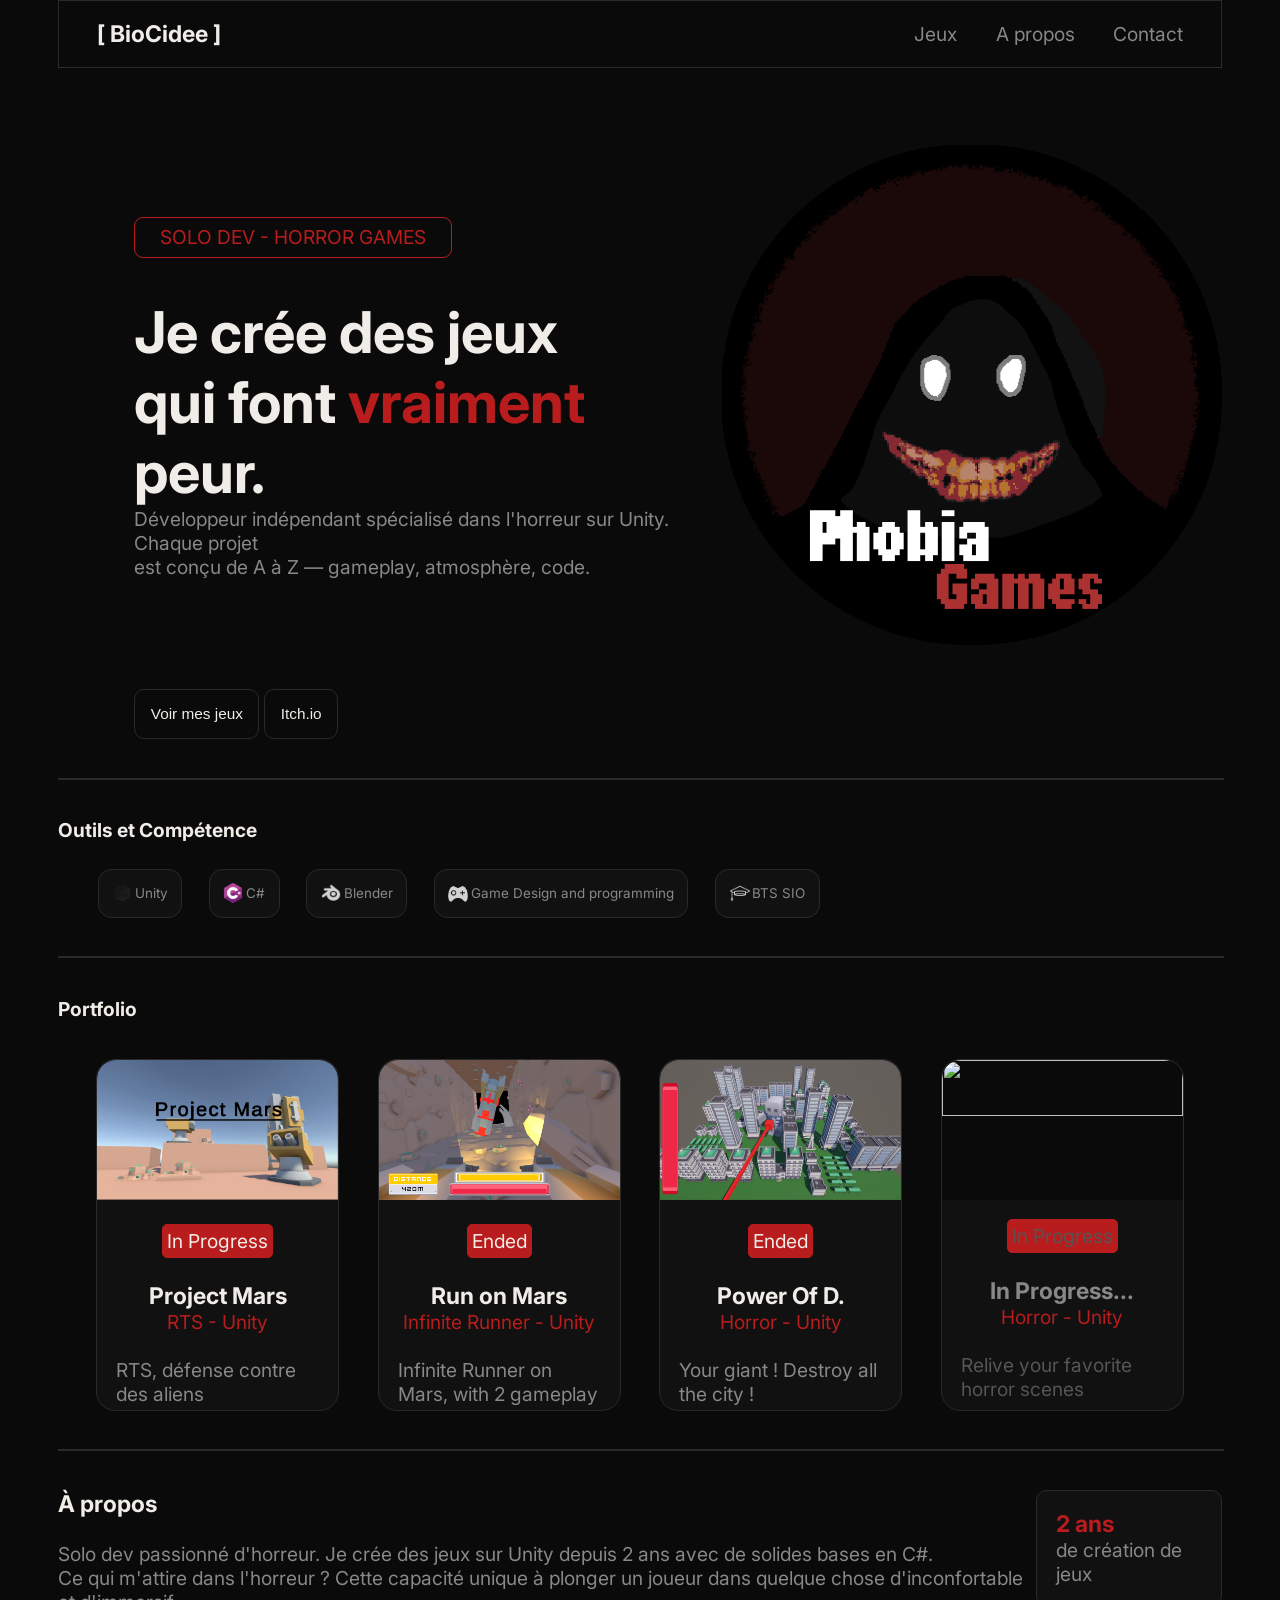
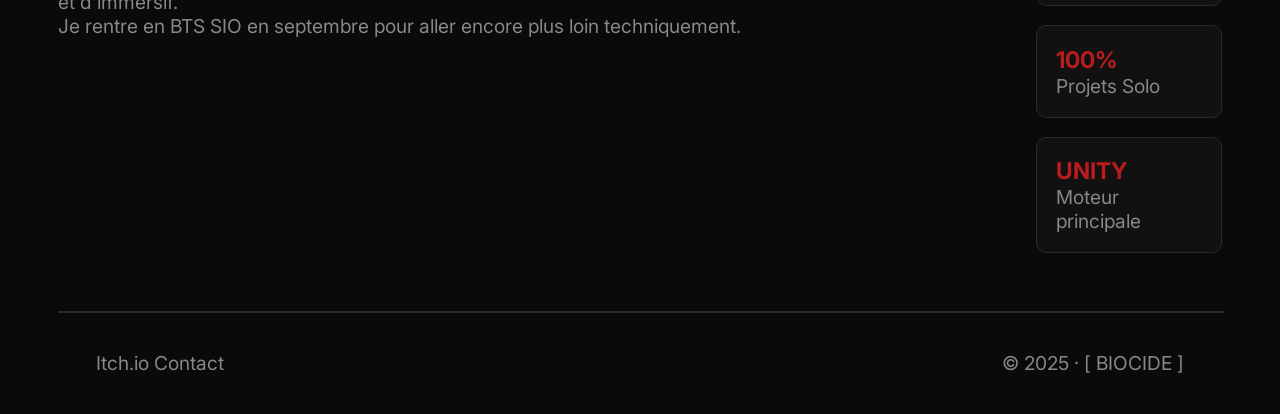
==== index.html @ bc6100d8 "Responsive Design + Debug - Add global padding - Competence Responsive - Debug JS acces by index" ====
<!DOCTYPE html>
<html lang="fr">
  <head>
    <meta charset="utf-8" />
    <meta name="viewport" content="width=device-width, initial-scale=1.0">

    <meta name="description" content="Portfolio et vrais présentation de moi ! Venez découvrir mon unnivers, mes passions, mon parcour et tout le reste !"/>
    <meta content="BioCidee.fr" property="og:title"/>
    <meta property="og:type" content="website"/>

    <link href="css/header.css" rel="stylesheet" />
    <link href="css/index-style.css" rel="stylesheet">
    <link rel="icon" type="image/png" href="image/AtjUrY.png">

    <link href="https://fonts.googleapis.com/css2?family=Creepster&family=Inter:wght@400;500&display=swap" rel="stylesheet">
    <title>Acceuil - BioCidee</title>
  </head>
  <body>
    <header>
      <nav>
        <h3>[ BioCidee ]</h3>
          <ol>
            <li class="button"><a href="#portfolio">Jeux</a></li>
            <li class="button"><a href="#apropos">A propos</a></li>
            <li class="button"><a href="html/contact.html">Contact</a></li>
          </ol>
      </nav>
    </header>
    <main>
      <section class="presentation">
        <div class="presentation-all">
            <div class="presentation-left">
            <p class="presentation-top-red">
              SOLO DEV - HORROR GAMES
            </p>
            <h1>
              Je crée des jeux<br>
              qui font <span>vraiment</span> peur.
            </h1>
            <p>
              Développeur indépendant spécialisé dans l'horreur sur Unity. Chaque projet<br>
              est conçu de A à Z — gameplay, atmosphère, code.
            </p>
          </div>
          <div class="presentation-photo">
            <img src="image/AtjUrY.png" width="500px" height="500px">
          </div>

        </div>
        
        <div class="presentation-button">
          <button id="SeeGames">Voir mes jeux</button>
          <button>Itch.io</button>
        </div>
      </section>

      <div class="line"></div>

      <section class="competence">
        <h4>Outils et Compétence</h4>
        <div class="competence-icon">
          <ul>
            <li><img src="image/icons8-unity-48.png">Unity</li>
            <li><img src="image/c-sharp.png">C#</li>
            <li><img src="image/icons8-blender-50.png">Blender</li>
            <li><img src="image/icons8-game-controller-64.png">Game Design and programming</li>
            <li><img src="image/icons8-student-50.png">BTS SIO</li>
          </ul>
        </div>
      </section>

      <div class="line"></div>

      <section class="portfolio" id="portfolio">
        <h4>Portfolio</h4>
        <article class="myProject">
          <div class="ProjectMars card">
            <img src="image/ProjectMars.png" width="100%" height="40%">
            <div class="cardInside">
              <p class="card-GameStatus">In Progress</p><br>
              <h3>Project Mars</h3>
              <span>RTS - Unity</span>
              <p><br>RTS, défense contre des aliens</p>
               <button class="buttonDiscover"
                data-title="Project Mars" 
                data-description="Projet de jeu, vous avez demvant vous un petit monde créer procéduralement, ou vous devez placer votre vaisseau et vos mines afin
                                  de récupérer des ressources qui vous permettrons de poser des défenses contre des vaisseaux aliens vous en veulent !"
                data-image="image/ProjectMars.png"
                data-link="https://biocidee.itch.io/project-mars">
                Découvrir</button>
            </div>
          </div>
          <div class="RunMars card">
            <img src="image/MarsRun.png" width="100%" height="40%">
            <div class="cardInside">
              <p class="card-GameStatus">Ended</p><br>
              <h3>Run on Mars</h3>
              <span>Infinite Runner - Unity</span>
              <p><br>Infinite Runner on Mars, with 2 gameplay</p>
               <button class="buttonDiscover"
               data-title="Mars Run" 
               data-description="Petit infinite runner créer en 2 semaines pour une rendu de projet ! Animation et gameplay fais main ! Les assets viennent de 
                                 Kenney ! Vous courez sur mars pour échaper au Alien ! Le jeu prossède 2 gameplay propre ! Une partis en tps et une en fps !"
               data-image="image/MarsRun.png"
               data-link="https://biocidee.itch.io/mars-run">
               Découvrir</button>
            </div>
          </div>
          <div class="PowerOfDestruction card">
            <img src="image/PowerOfDestruction.png" width="100%" height="40%">
            <div class="cardInside">
              <p class="card-GameStatus">Ended</p><br>
              <h3>Power Of D.</h3>
              <span>Horror - Unity</span>
              <p><br>Your giant ! Destroy all the city !</p>
               <button class="buttonDiscover" 
                data-title="Power Of Desctruction" 
                data-description="Jeu réaliser pour une game jam ! En seulement 2 jours ! Prenez le contrôle d'un géant et détruiser toute la ville !"
                data-image="image/PowerOfDestruction.png"
                data-link="https://biocidee.itch.io/power-of-destruction">
                Découvrir</button>
            </div>
          </div>
          <div class="InProgress card">
            <img src="" width="100%" height="40%">
            <div class="cardInside">
              <p class="card-GameStatus">In Progress</p><br>
              <h3>In Progress...</h3>
              <span>Horror - Unity</span>
              <p><br>Relive your favorite horror scenes</p>
            </div>
          </div>
        </article>
      </section>

      <div class="line"></div>

      <section class="Apropos" id="apropos">
        <div>
        <h3>À propos</h3><br>
          <article class="textPresentation">
            <p>
              Solo dev passionné d'horreur. Je crée des jeux sur Unity depuis 2 ans avec de solides bases en C#.<br>
              Ce qui m'attire dans l'horreur ? Cette capacité unique à plonger un joueur dans quelque chose d'inconfortable et d'immersif.<br>
              Je rentre en BTS SIO en septembre pour aller encore plus loin techniquement.
            </p>
          </article>
        </div>
        <article class="petiteCase">
          <div class="case">
            <h3><span>2 ans</span></h3>
            <p>de création de jeux</p>
          </div>
          <div class="case">
            <h3><span>100%</span></h3>
            <p>Projets Solo</p>
          </div>
          <div class="case">
            <h3><span>UNITY</span></h3>
            <p>Moteur principale</p>
          </div>
        </article>
      </section>

      <div class="line"></div>
    </main>
    <footer>
      <div>
        <a href="https://biocidee.itch.io"> Itch.io </a>
        <a href="html/contact.html"> Contact </a>
      </div>
      <p>© 2025 · [ BIOCIDE ]</p>
    </footer>

    <div id="overlay">
      <div id="popup" class="popup">
          <h1 id="popup-titre">Power Of Destruction</h1>
          <p id="popup-description">Jeu réaliser pour une game jam ! En seulement 2 jours ! Prenez le contrôle d'un géant et détruiser toute la ville !
          </p>
          <img id="popup-image" src="image/PowerOfDestruction.png" width="400px">
        <div>
          <a href="" id="popup-link"><button>Découvrir</button></a>
          <button id="popup-fermer">Fermer</button>
        </div>
      </div>
    </div>

    <!-- Java -->
     <script src="js/test.js"></script>
  </body>
</html>
---- css/header.css ----
header nav {
  background: #0a0a0a;

  border: 1px solid #2a2a2a;
  color: #888888;

  width: 100%;
  padding: 1em 2em 1em 2em;

  display: flex;
  flex-direction: row;
  justify-content: space-between;
  align-items: center;
}

header a{
    color: #888888;
    text-decoration: none;
}

header {
  display: flex;
  flex-direction: row;
  justify-content: space-around;
  align-items: center;

  top: 0;
  position: sticky ;
  background-color: #0a0a0a;

  z-index: 10;
}

header ol {
  list-style: none;

  display: flex;
  flex-direction: row;
  gap: 2em;
}

@media (max-width: 768px){
  header ol {
    gap: 1.3em;
  }

  header h3{
    display: none;
  }
}
---- css/index-style.css ----
:root {
  --textColor : #f0ede8;
  --textImportantColor: #b91c1c;
  --textNormalColor: #888888;
  --borderColor: #2a2a2a;
  --backgroundColor: #0a0a0a;
  --secondBackgroundColor: #111111;
  --textDisabledColor: #555555; 
}

* {
  margin: 0;
}

body {
  font-family: 'Inter', sans-serif;
  
  font-size: 1.2em;
  background-color: var(--backgroundColor);

  padding-left: 3em;
  padding-right: 3em;
}

span {
  color: var(--textImportantColor);
}

/*All p color */
p, body, header, footer {
  color: var(--textNormalColor);
}

h2, h3 {
  font-family: 'Inter', sans-serif;
  font-size: 1.2em;
  color: var(--textColor);
}

h4 {
  font-family: 'Inter', sans-serif;
  font-size: 1em;
  color: var(--textColor);
}

h1 {
  font-family: 'Inter', sans-serif;
  font-size: 3em;
  color: var(--textColor);
}

.presentation {
  padding: 4em 0 0 4em;  
}

.presentation-all {
  display: flex;
  flex-direction: row;
  justify-content: space-around;
  
  gap: 2em;
}

.presentation-left {
  display: flex;
  flex-direction: column;

  justify-content: center;
}

.presentation-top-red {
  width: 300px;
  text-align: center;
  padding: 0.4em 0.4em 0.4em 0.4em;
  margin-bottom: 2em;
  border: 1px solid var(--textImportantColor);
  color: var(--textImportantColor);
  border-radius: 9px;
}

@keyframes profilePictureHorizontalGhost {
  0%   { transform: translateX(0px);}
  50%  { transform: translateX(-22px);}
  100% { transform: translateX(0px);}
}

@keyframes profilePictureVerticalGhost {
  0%   { transform: translateY(0px);}
  50%  { transform: translateY(-15px);}
  100% { transform: translateY(0px);}
}

.presentation-photo {
  animation: profilePictureVerticalGhost 3s ease-in-out infinite;
}

.presentation-photo img {
  animation: profilePictureHorizontalGhost 5s ease-in-out infinite;
}

@keyframes monAnimation {
  0%   { box-shadow: 0 0 15px 5px rgba(185, 28, 28, 0.4); }
  50%  { box-shadow: 0 0 25px 10px rgba(185, 28, 28, 0.8); }
  100% { box-shadow: 0 0 15px 5px rgba(185, 28, 28, 0.4); }
}

.presentation-top-red {
  animation: monAnimation 2s ease-in-out infinite;
}

.presentation-button {
  margin-top: 2em;
}

button {
  background-color: var(--backgroundColor);
  color: var(--textColor);

  font-size: 0.8em;

  padding: 1em;
  border: 1px solid var(--borderColor);
  border-radius: 10px;

  transition: color 1s;
}

button:hover {
  background-color: var(--secondBackgroundColor);
}

.line {
  width: 100%;
  height: 1;
  border: 0.2px solid var(--borderColor);

  margin: 2em 0 2em 0;
}

.competence ul {
  font-size: 0.7em;

  margin-top: 2em;
  display: flex;
  flex-direction: row;
  gap: 2em;

  list-style: none;
}

.competence img{
  width: 20px;
  height: 20px;
  color: white;
}

.competence li {
  border: 1px solid var(--borderColor);
  background: var(--secondBackgroundColor);
  border-radius: 1em;
  padding: 1em;

  display: flex;
  flex-direction: row;
  align-items: center;
  gap: 0.2em;
}

.myProject {
  display: flex;
  flex-direction: row;
  justify-content: center;
  margin: 2em;
  gap: 2em;
}

.card img {
  border-radius: 1em 1em 0 0;
  border: 0px solid transparent;

  background-color: var(--backgroundColor);
}

.card {
  position: relative;
  overflow: hidden;

  width: 250px;
  height: 350px;
  background-color: var(--secondBackgroundColor);

  border: 1px solid var(--borderColor);
  border-radius: 1em;

  transition: all 0.2s;
}

.card::before {
  position: absolute;
  width: 100%;
  height: 100%;
  top: 0; 
  left: 0;
  content: "";
  background-color: var(--textImportantColor);

  transform: translateY(-100%);
  transition: all 0.8s;
}

.card:hover::before {
  transform: translateY(80%);
  z-index: 2;
}

.buttonDiscover {
  position: absolute;
  bottom: 20px;
  opacity: 0;
  scale: 0.7;
  
  transition: opacity 0.2s;
}

.card:hover button {
  opacity: 1;
  z-index: 3;

  transition: opacity 2s 1s;
}

@keyframes hoverAnimation {
  0%   { box-shadow: 0 0 0px 0px rgba(185, 28, 28, 0.4); }
  50%  { box-shadow: 0 0 25px 10px rgba(185, 28, 28, 0.8); }
  100% { box-shadow: 0 0 0px 0px rgba(185, 28, 28, 0.4); }
}
 
.card:hover {
  animation: hoverAnimation 2s ease-in-out 1;
  scale: 150%;
  border: 1px solid var(--textImportantColor);
  z-index: 1;
}

.card-GameStatus {
  border: 1px solid var(--textImportantColor);
  background-color: var(--textImportantColor);
  color: var(--textColor);
  border-radius: 5px;
  padding: 0.2em;
}

.cardInside {
  display: flex;
  flex-direction: column;
  align-items: center;
  padding: 1em;
}

.InProgress p{
  color: var(--textDisabledColor);
}

.InProgress h3{
  color: #888888;
}

.Apropos {
  display: flex;
  flex-direction: row;
  justify-content: space-between;
}

.textPresentation {
  text-align:left;
}

.case {
  border: 1px solid var(--borderColor) ;
  border-radius: 10px;

  background: var(--secondBackgroundColor);

  padding: 1em;
  margin-bottom: 1em;
}

footer {
  display: flex;
  flex-direction: row;
  justify-content: space-between;

  margin: 2em;
}

footer p {
  color: var(--textNormalColor);;
}

footer a{
  text-decoration: none;
  color: var(--textNormalColor);;
} 

#overlay {
  position: fixed;
  top: 0;
  left: 0;
  width: 100%;
  height: 100%;

  background-color: rgba(0,0,0,0.8);
  z-index: 100;

  display: none;
  flex-direction: row;
  justify-content: center;
  align-items: center;
}

#popup {
  overflow: hidden;
}

.popup {
  background: var(--secondBackgroundColor);
  border: 1px solid var(--borderColor);
  border-radius: 10px;
  padding: 1em;

  display: flex;
  flex-direction: column;
  align-items: center;

  gap: 1em;

  padding: 3em;
}

#popup-image {
  border: 1px solid var(--borderColor);
  border-radius: 5px;
}

.popup p {
  width: 400px;
}

@media (max-width: 1000px) {
  .card p {
    display: none;
  }
}

@media (max-width: 768px){
  body{
    padding-left: 1em;
    padding-right: 1em;
  }

  .presentation {
    padding-left: 1em;
    padding-right: 1em;
  }

  .presentation-photo {
    display: none;
  }

  .competence {
    display: flex;
    flex-direction: column;
    align-items: center;

    gap: 1em;
  }

  .competence ul {
    flex-direction: column;

    width: 60%;
  }

  .competence li {
    flex-direction: column;
    justify-content: center;
    align-items: center;
  }

  .myProject {
    flex-direction: column;
    align-items: center;
    margin: 1em 0em;

    padding-left: 1em;
    padding-right: 1em;
  }

  .card {
    width: 90%;
    height: auto;
  }

  .portfolio {
    overflow: scroll;
  }

  .buttonDiscover {
    scale: 1.5;
    bottom: 30px;
  }

  .card:hover {
    scale: 100%;
  }

  .Apropos {
    flex-direction: column;
    gap: 1em;

    padding-left: 1em;
    padding-right: 1em;
  }

  .card:hover::before {
  transform: translateY(74%);
  z-index: 2;
}
}
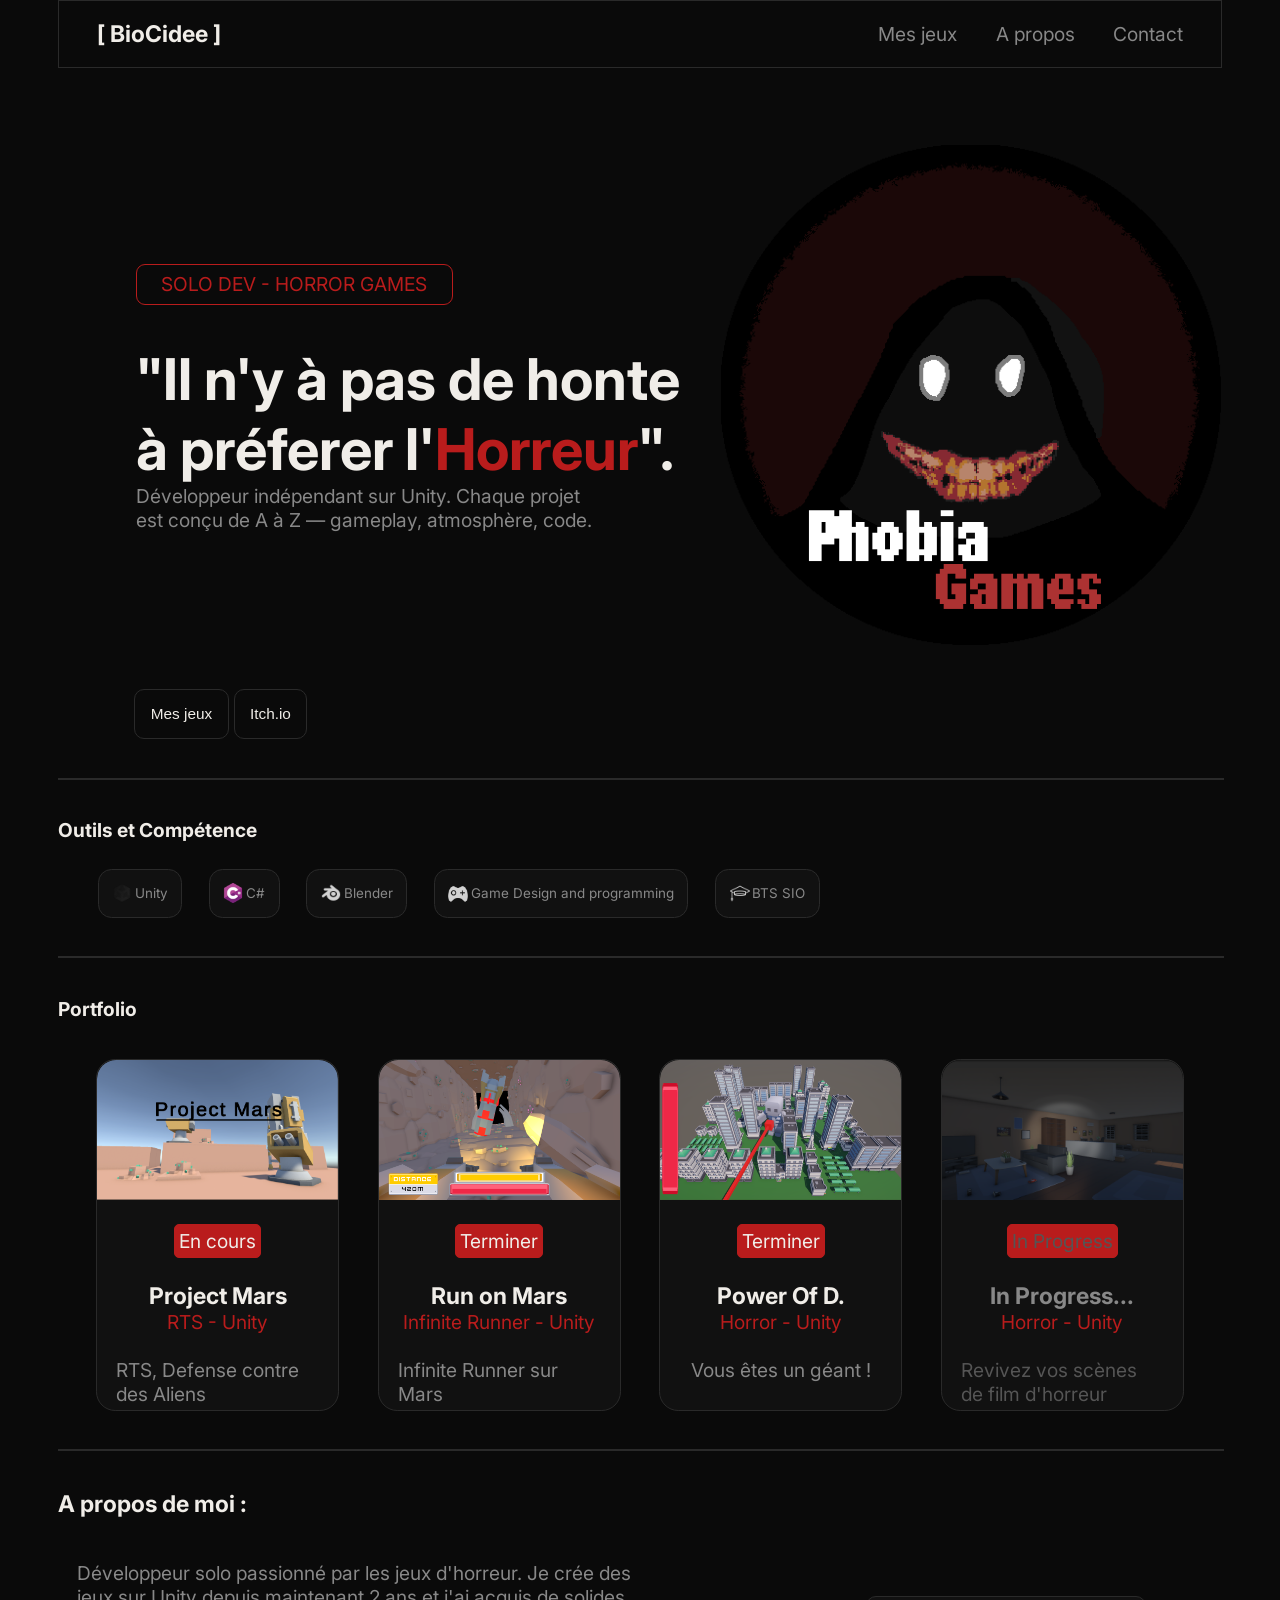
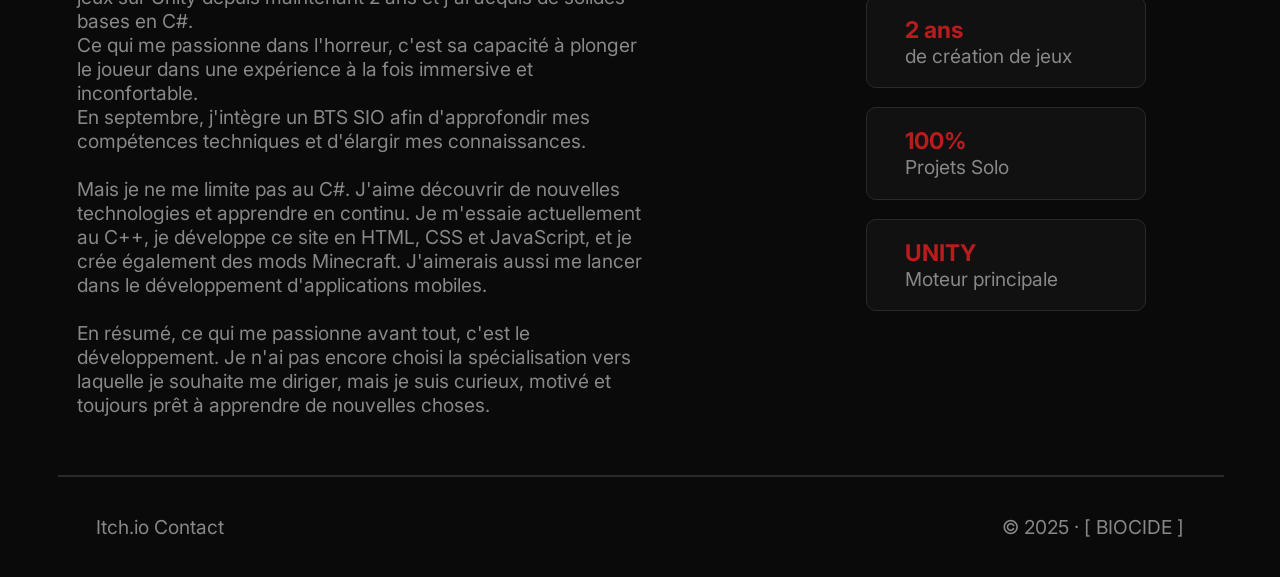
==== commit 5e2d23bc: "UX Update + New Text - Discover button scale; - Loading animation deleted; - New text; - New Image f" ====
--- a/index.html
+++ b/index.html
@@ -1,5 +1,5 @@
 <!DOCTYPE html>
-<html lang="fr">
+<html lang="en">
   <head>
     <meta charset="utf-8" />
     <meta name="viewport" content="width=device-width, initial-scale=1.0">
@@ -20,7 +20,7 @@
       <nav>
         <h3>[ BioCidee ]</h3>
           <ol>
-            <li class="button"><a href="#portfolio">Jeux</a></li>
+            <li class="button"><a href="#portfolio">Mes jeux</a></li>
             <li class="button"><a href="#apropos">A propos</a></li>
             <li class="button"><a href="html/contact.html">Contact</a></li>
           </ol>
@@ -34,11 +34,11 @@
               SOLO DEV - HORROR GAMES
             </p>
             <h1>
-              Je crée des jeux<br>
-              qui font <span>vraiment</span> peur.
+              "Il n'y à pas de honte<br>
+              à préferer l'<span>Horreur</span>".
             </h1>
             <p>
-              Développeur indépendant spécialisé dans l'horreur sur Unity. Chaque projet<br>
+              Développeur indépendant sur Unity. Chaque projet<br>
               est conçu de A à Z — gameplay, atmosphère, code.
             </p>
           </div>
@@ -49,7 +49,7 @@
         </div>
         
         <div class="presentation-button">
-          <button id="SeeGames">Voir mes jeux</button>
+          <button id="SeeGames">Mes jeux</button>
           <button>Itch.io</button>
         </div>
       </section>
@@ -77,14 +77,15 @@
           <div class="ProjectMars card">
             <img src="image/ProjectMars.png" width="100%" height="40%">
             <div class="cardInside">
-              <p class="card-GameStatus">In Progress</p><br>
+              <p class="card-GameStatus">En cours</p><br>
               <h3>Project Mars</h3>
               <span>RTS - Unity</span>
-              <p><br>RTS, défense contre des aliens</p>
+              <p><br>RTS, Defense contre des Aliens</p>
                <button class="buttonDiscover"
                 data-title="Project Mars" 
-                data-description="Projet de jeu, vous avez demvant vous un petit monde créer procéduralement, ou vous devez placer votre vaisseau et vos mines afin
-                                  de récupérer des ressources qui vous permettrons de poser des défenses contre des vaisseaux aliens vous en veulent !"
+                data-description="Prototype de jeu : vous avez devant vous un petit monde créé procéduralement, 
+                                  où vous devez placer votre vaisseau et vos mines afin de récupérer des ressources qui vous permettront de poser des 
+                                  défenses contre des vaisseaux aliens !"
                 data-image="image/ProjectMars.png"
                 data-link="https://biocidee.itch.io/project-mars">
                 Découvrir</button>
@@ -93,14 +94,15 @@
           <div class="RunMars card">
             <img src="image/MarsRun.png" width="100%" height="40%">
             <div class="cardInside">
-              <p class="card-GameStatus">Ended</p><br>
+              <p class="card-GameStatus">Terminer</p><br>
               <h3>Run on Mars</h3>
               <span>Infinite Runner - Unity</span>
-              <p><br>Infinite Runner on Mars, with 2 gameplay</p>
+              <p><br>Infinite Runner sur Mars</p>
                <button class="buttonDiscover"
                data-title="Mars Run" 
-               data-description="Petit infinite runner créer en 2 semaines pour une rendu de projet ! Animation et gameplay fais main ! Les assets viennent de 
-                                 Kenney ! Vous courez sur mars pour échaper au Alien ! Le jeu prossède 2 gameplay propre ! Une partis en tps et une en fps !"
+               data-description="Petit infinite runner créé en 2 semaines pour un rendu de projet ! 
+                                 Animations et gameplay conçus à la main ! Les assets viennent du site Kenney ! 
+                                 Vous êtes coincé sur Mars pour échapper aux aliens ! Le jeu possède 2 gameplays distincts qui se mélangent ici !"
                data-image="image/MarsRun.png"
                data-link="https://biocidee.itch.io/mars-run">
                Découvrir</button>
@@ -109,25 +111,27 @@
           <div class="PowerOfDestruction card">
             <img src="image/PowerOfDestruction.png" width="100%" height="40%">
             <div class="cardInside">
-              <p class="card-GameStatus">Ended</p><br>
+              <p class="card-GameStatus">Terminer</p><br>
               <h3>Power Of D.</h3>
               <span>Horror - Unity</span>
-              <p><br>Your giant ! Destroy all the city !</p>
+              <p><br>Vous êtes un géant !</p>
                <button class="buttonDiscover" 
                 data-title="Power Of Desctruction" 
-                data-description="Jeu réaliser pour une game jam ! En seulement 2 jours ! Prenez le contrôle d'un géant et détruiser toute la ville !"
+                data-description="Jeu créé pour une game jam ! 
+                                  Tout est fait dans l'espace de 2 jours avec le temps que j'avais à ma disposition ! 
+                                  Des animations à la map, en passant par le code !"
                 data-image="image/PowerOfDestruction.png"
                 data-link="https://biocidee.itch.io/power-of-destruction">
                 Découvrir</button>
             </div>
           </div>
           <div class="InProgress card">
-            <img src="" width="100%" height="40%">
+            <img src="image/projetHorror.png" width="100%" height="40%">
             <div class="cardInside">
               <p class="card-GameStatus">In Progress</p><br>
               <h3>In Progress...</h3>
               <span>Horror - Unity</span>
-              <p><br>Relive your favorite horror scenes</p>
+              <p><br>Revivez vos scènes de film d'horreur favorite !</p>
             </div>
           </div>
         </article>
@@ -137,12 +141,20 @@
 
       <section class="Apropos" id="apropos">
         <div>
-        <h3>À propos</h3><br>
+        <h3>A propos de moi :</h3><br>
           <article class="textPresentation">
             <p>
-              Solo dev passionné d'horreur. Je crée des jeux sur Unity depuis 2 ans avec de solides bases en C#.<br>
-              Ce qui m'attire dans l'horreur ? Cette capacité unique à plonger un joueur dans quelque chose d'inconfortable et d'immersif.<br>
-              Je rentre en BTS SIO en septembre pour aller encore plus loin techniquement.
+              Développeur solo passionné par les jeux d'horreur. Je crée des jeux sur Unity depuis maintenant 2 ans et j'ai acquis de solides bases en C#.<br>
+              Ce qui me passionne dans l'horreur, c'est sa capacité à plonger le joueur dans une expérience à la fois immersive et inconfortable.<br>
+              En septembre, j'intègre un BTS SIO afin d'approfondir mes compétences techniques et d'élargir mes connaissances.
+              <br><br>
+              Mais je ne me limite pas au C#. J'aime découvrir de nouvelles technologies et apprendre en continu. 
+              Je m'essaie actuellement au C++, je développe ce site en HTML, CSS et JavaScript, et je crée également des mods Minecraft. 
+              J'aimerais aussi me lancer dans le développement d'applications mobiles.
+              <br><br>
+              En résumé, ce qui me passionne avant tout, c'est le développement. 
+              Je n'ai pas encore choisi la spécialisation vers laquelle je souhaite me diriger, 
+              mais je suis curieux, motivé et toujours prêt à apprendre de nouvelles choses.
             </p>
           </article>
         </div>
@@ -174,10 +186,9 @@
 
     <div id="overlay">
       <div id="popup" class="popup">
-          <h1 id="popup-titre">Power Of Destruction</h1>
-          <p id="popup-description">Jeu réaliser pour une game jam ! En seulement 2 jours ! Prenez le contrôle d'un géant et détruiser toute la ville !
-          </p>
-          <img id="popup-image" src="image/PowerOfDestruction.png" width="400px">
+          <h1 id="popup-titre"></h1>
+          <p id="popup-description"></p>
+          <img id="popup-image" src="" width="400px">
         <div>
           <a href="" id="popup-link"><button>Découvrir</button></a>
           <button id="popup-fermer">Fermer</button>
--- a/css/header.css
+++ b/css/header.css
@@ -40,6 +40,10 @@
 }
 
 @media (max-width: 768px){
+  header {
+    font-size: 0.8em;
+  }
+
   header ol {
     gap: 1.3em;
   }
--- a/css/index-style.css
+++ b/css/index-style.css
@@ -222,7 +222,7 @@
   transition: opacity 0.2s;
 }
 
-.card:hover button {
+.card:hover .buttonDiscover {
   opacity: 1;
   z-index: 3;
 
@@ -257,6 +257,10 @@
   padding: 1em;
 }
 
+.InProgress {
+  pointer-events: none;
+}
+
 .InProgress p{
   color: var(--textDisabledColor);
 }
@@ -268,20 +272,27 @@
 .Apropos {
   display: flex;
   flex-direction: row;
-  justify-content: space-between;
+  align-items: center;
 }
 
 .textPresentation {
   text-align:left;
+  width: 70%;
+  padding: 1em;
+}
+
+.petiteCase {
+  width: 80%;
+  margin-right: 4em;
 }
 
 .case {
   border: 1px solid var(--borderColor) ;
   border-radius: 10px;
-
+  
   background: var(--secondBackgroundColor);
 
-  padding: 1em;
+  padding: 1em 2em 1em 2em;
   margin-bottom: 1em;
 }
 
@@ -401,13 +412,18 @@
     height: auto;
   }
 
+   .card:hover::before {
+    transform: translateY(60%);
+    z-index: 2;
+  }
+
   .portfolio {
     overflow: scroll;
   }
 
   .buttonDiscover {
-    scale: 1.5;
-    bottom: 30px;
+    scale: 1.2;
+    bottom: 3em;
   }
 
   .card:hover {
@@ -417,13 +433,13 @@
   .Apropos {
     flex-direction: column;
     gap: 1em;
-
-    padding-left: 1em;
-    padding-right: 1em;
-  }
-
-  .card:hover::before {
-  transform: translateY(74%);
-  z-index: 2;
-}
-}+  }
+
+  footer {
+    flex-direction: column;
+  }
+
+  #popup {
+    width: 70%;
+  }
+}
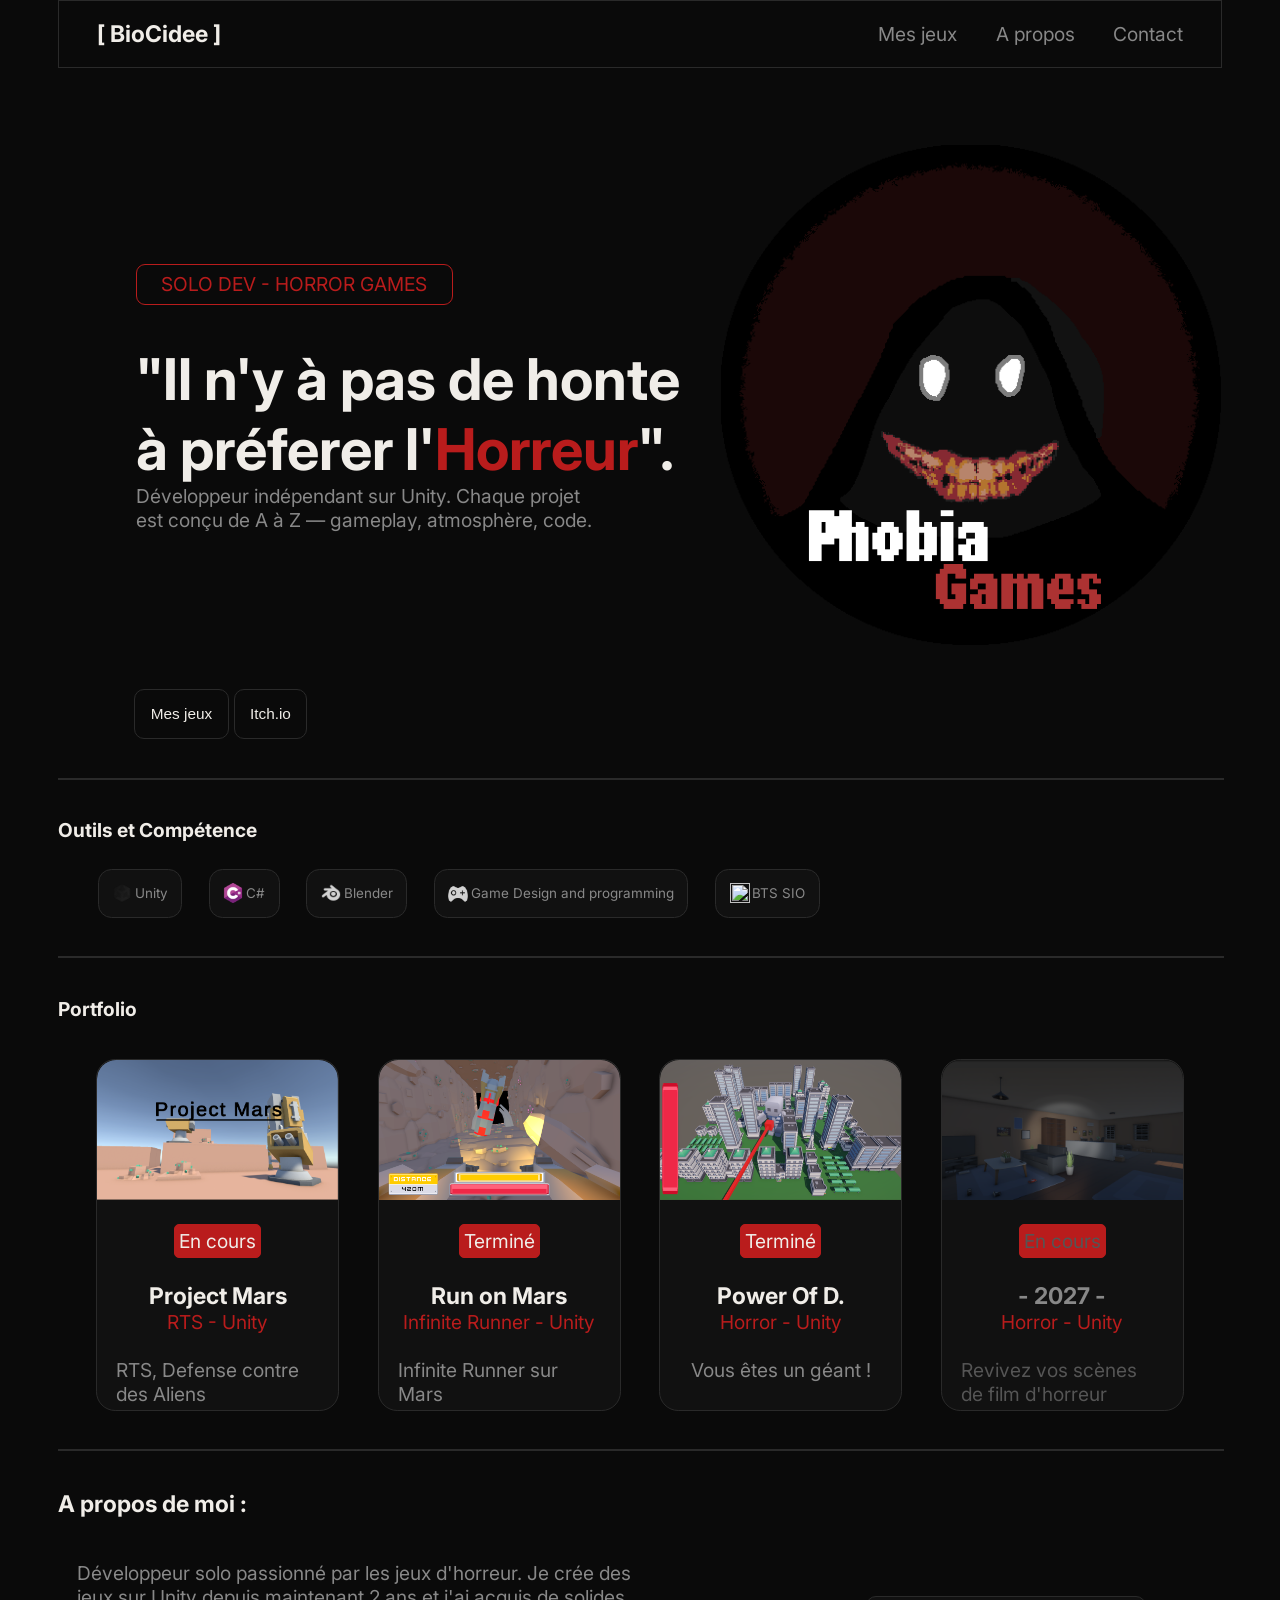
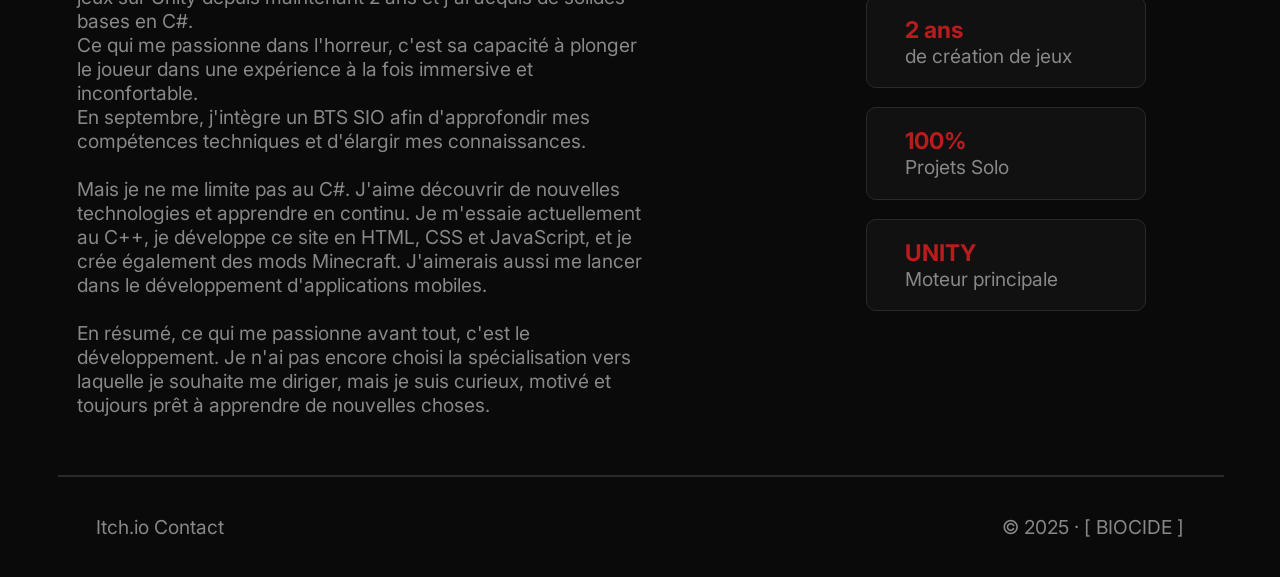
==== commit 9d184df6: "New Comment  - Minor Correction - New comment make the code more clean." ====
--- a/index.html
+++ b/index.html
@@ -74,6 +74,8 @@
       <section class="portfolio" id="portfolio">
         <h4>Portfolio</h4>
         <article class="myProject">
+
+          <!-- * New Card -->
           <div class="ProjectMars card">
             <img src="image/ProjectMars.png" width="100%" height="40%">
             <div class="cardInside">
@@ -91,10 +93,12 @@
                 Découvrir</button>
             </div>
           </div>
+
+          <!-- * New Card -->
           <div class="RunMars card">
             <img src="image/MarsRun.png" width="100%" height="40%">
             <div class="cardInside">
-              <p class="card-GameStatus">Terminer</p><br>
+              <p class="card-GameStatus">Terminé</p><br>
               <h3>Run on Mars</h3>
               <span>Infinite Runner - Unity</span>
               <p><br>Infinite Runner sur Mars</p>
@@ -108,10 +112,12 @@
                Découvrir</button>
             </div>
           </div>
+
+          <!-- * New Card -->
           <div class="PowerOfDestruction card">
             <img src="image/PowerOfDestruction.png" width="100%" height="40%">
             <div class="cardInside">
-              <p class="card-GameStatus">Terminer</p><br>
+              <p class="card-GameStatus">Terminé</p><br>
               <h3>Power Of D.</h3>
               <span>Horror - Unity</span>
               <p><br>Vous êtes un géant !</p>
@@ -125,11 +131,13 @@
                 Découvrir</button>
             </div>
           </div>
+
+          <!-- * New Card -->
           <div class="InProgress card">
             <img src="image/projetHorror.png" width="100%" height="40%">
             <div class="cardInside">
-              <p class="card-GameStatus">In Progress</p><br>
-              <h3>In Progress...</h3>
+              <p class="card-GameStatus">En cours</p><br>
+              <h3>- 2027 -</h3>
               <span>Horror - Unity</span>
               <p><br>Revivez vos scènes de film d'horreur favorite !</p>
             </div>
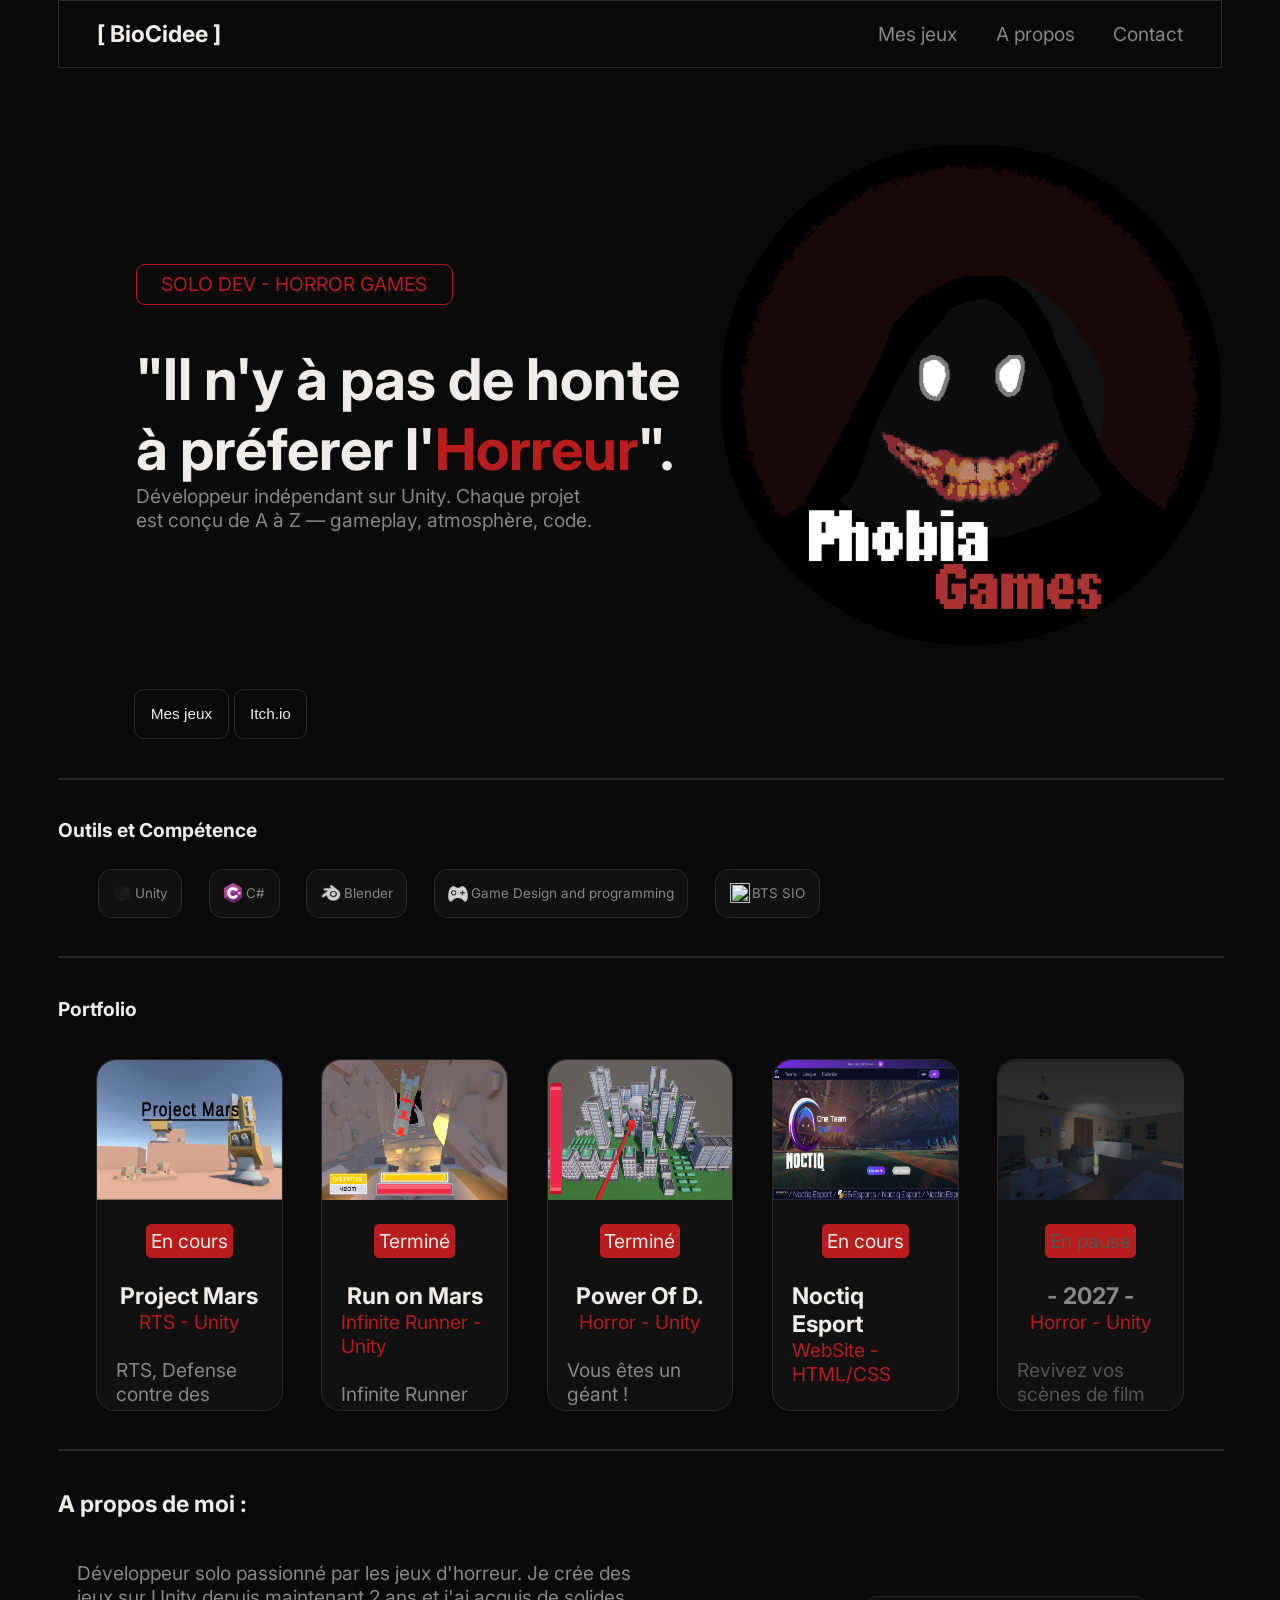
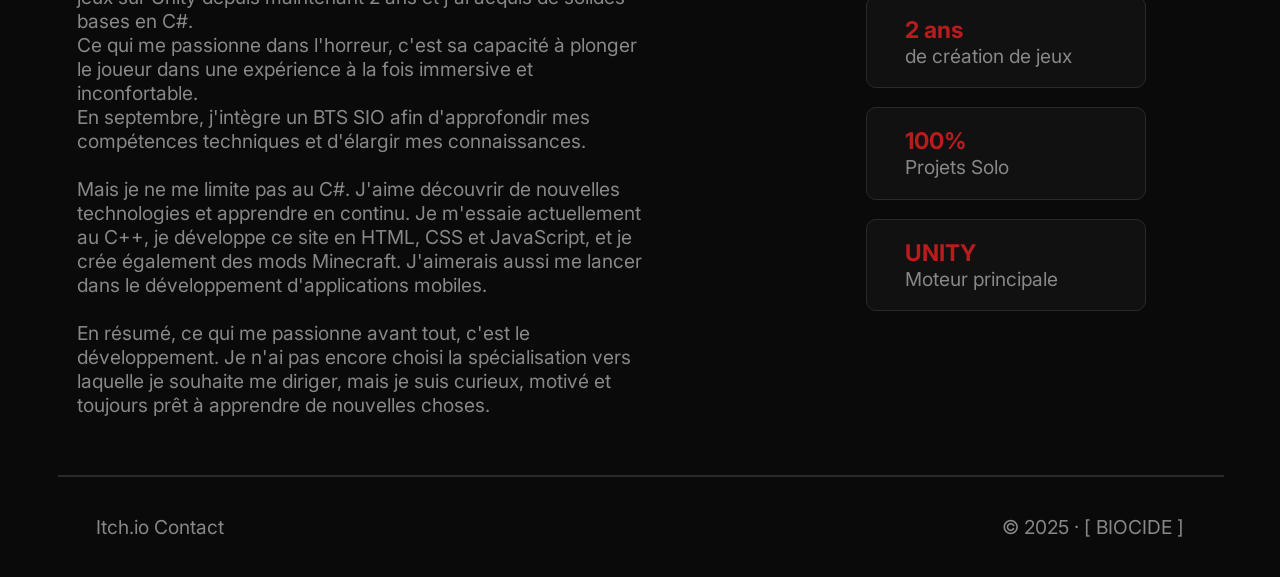
==== commit bf45dcc9: "New Project Card - Noctiq Esport - Add Noctiq Esport Card Project. - Add Image for Noctiq Card." ====
--- a/index.html
+++ b/index.html
@@ -75,14 +75,14 @@
         <h4>Portfolio</h4>
         <article class="myProject">
 
-          <!-- * New Card -->
+          <!-- * ProjectMars -->
           <div class="ProjectMars card">
             <img src="image/ProjectMars.png" width="100%" height="40%">
             <div class="cardInside">
               <p class="card-GameStatus">En cours</p><br>
               <h3>Project Mars</h3>
               <span>RTS - Unity</span>
-              <p><br>RTS, Defense contre des Aliens</p>
+              <p><br>RTS, Defense contre des Aliens.</p>
                <button class="buttonDiscover"
                 data-title="Project Mars" 
                 data-description="Prototype de jeu : vous avez devant vous un petit monde créé procéduralement, 
@@ -94,14 +94,14 @@
             </div>
           </div>
 
-          <!-- * New Card -->
+          <!-- * RunMars -->
           <div class="RunMars card">
             <img src="image/MarsRun.png" width="100%" height="40%">
             <div class="cardInside">
               <p class="card-GameStatus">Terminé</p><br>
               <h3>Run on Mars</h3>
               <span>Infinite Runner - Unity</span>
-              <p><br>Infinite Runner sur Mars</p>
+              <p><br>Infinite Runner sur Mars.</p>
                <button class="buttonDiscover"
                data-title="Mars Run" 
                data-description="Petit infinite runner créé en 2 semaines pour un rendu de projet ! 
@@ -113,7 +113,7 @@
             </div>
           </div>
 
-          <!-- * New Card -->
+          <!-- * PowerOfDestruction -->
           <div class="PowerOfDestruction card">
             <img src="image/PowerOfDestruction.png" width="100%" height="40%">
             <div class="cardInside">
@@ -132,11 +132,30 @@
             </div>
           </div>
 
-          <!-- * New Card -->
+          <!-- * Noctiq Esport -->
+          <div class="NoctiqEsport card">
+            <img src="image/NoctiqEsport.png" width="100%" height="40%">
+            <div class="cardInside">
+              <p class="card-GameStatus">En cours</p><br>
+              <h3>Noctiq Esport</h3>
+              <span>WebSite - HTML/CSS</span>
+              <p><br>WebSite pour Noctiq Esport.</p>
+               <button class="buttonDiscover"
+               data-title="Noctiq Esport WebSite" 
+               data-description="Site Web en cours de création pour l'équipe esport Hongroise Noctiq Esport.
+                                 Doit permettre plusieurs fonctionnalité comme le suivis des matchs en direct, faire des paris ( hors argent réel),
+                                 pouvoir s'informer sur l'équipe et son avancement actuelle."
+               data-image="image/NoctiqEsport.png"
+               data-link="https://github.com/BioCidee/NoctiqEsport">
+               Découvrir</button>
+            </div>
+          </div>
+
+          <!-- * Horror Project -->
           <div class="InProgress card">
             <img src="image/projetHorror.png" width="100%" height="40%">
             <div class="cardInside">
-              <p class="card-GameStatus">En cours</p><br>
+              <p class="card-GameStatus">En pause</p><br>
               <h3>- 2027 -</h3>
               <span>Horror - Unity</span>
               <p><br>Revivez vos scènes de film d'horreur favorite !</p>
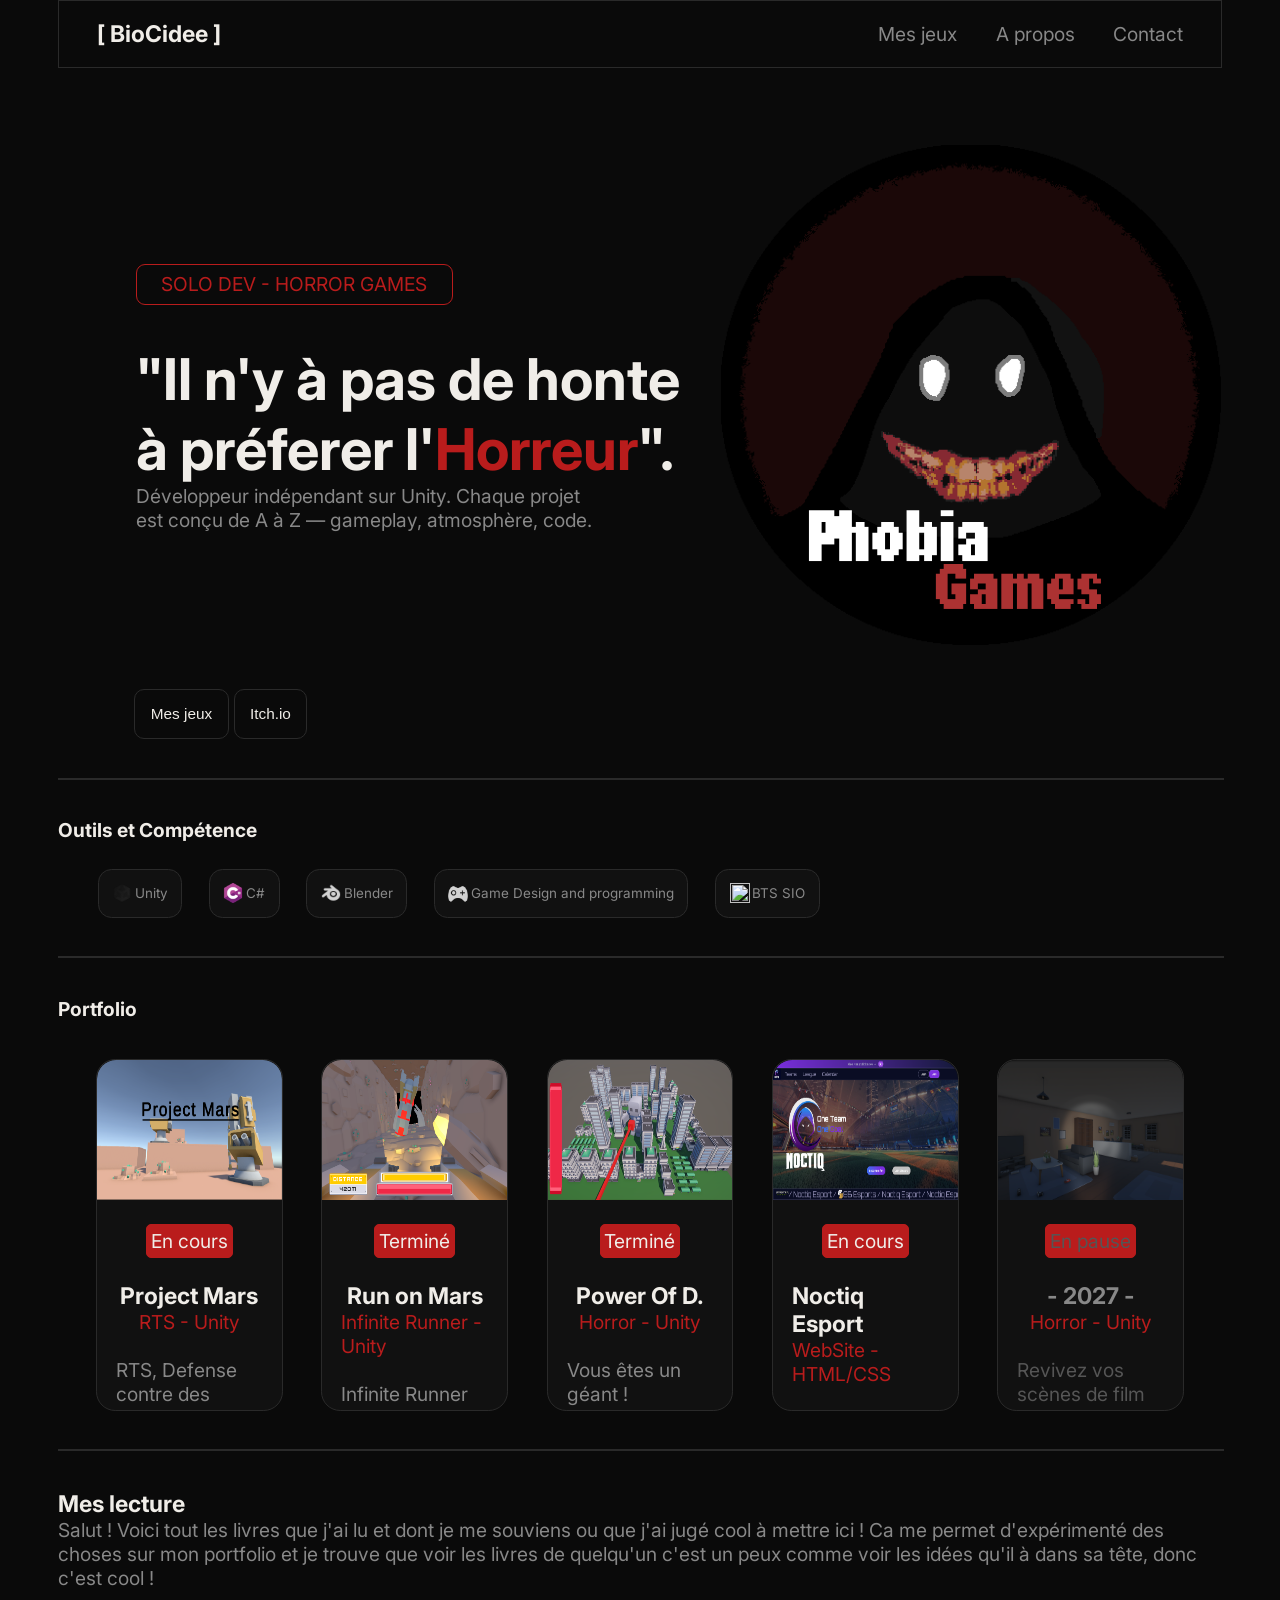
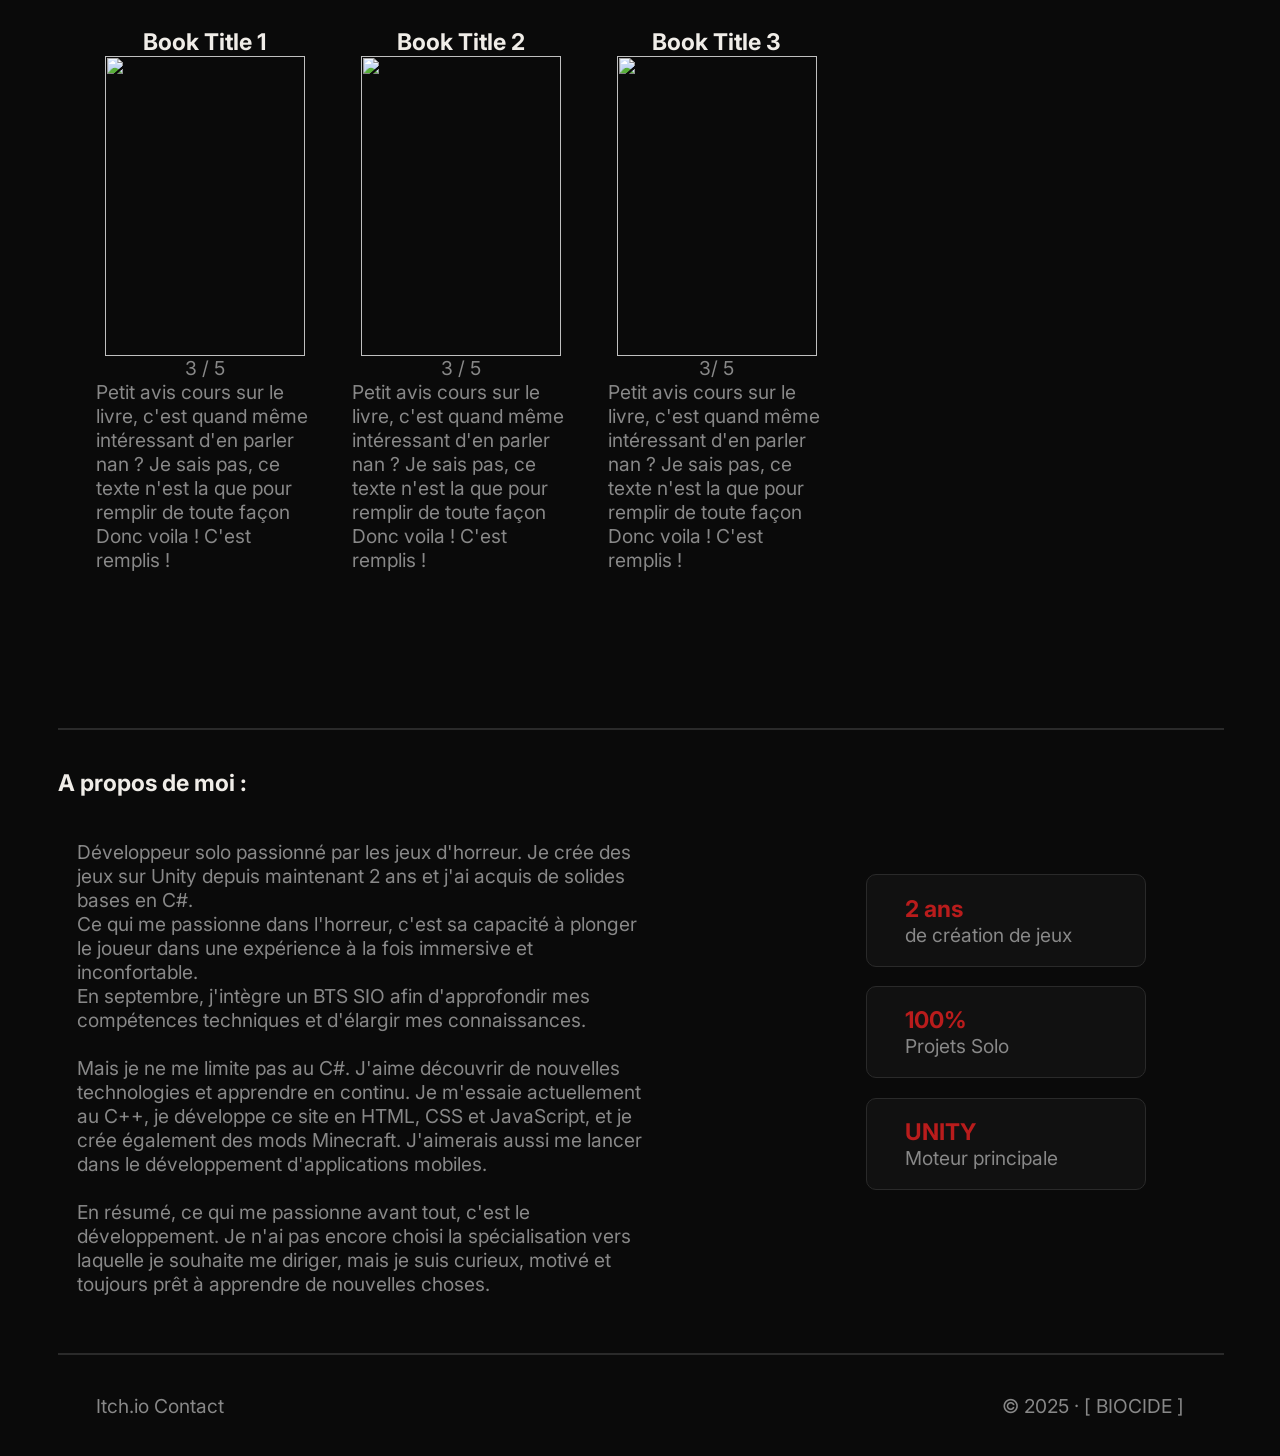
==== commit 477b1ade: "New Section - Lecture - Add section on html - create new css style" ====
--- a/index.html
+++ b/index.html
@@ -10,6 +10,7 @@
 
     <link href="css/header.css" rel="stylesheet" />
     <link href="css/index-style.css" rel="stylesheet">
+    <link href="css/book.css" rel="stylesheet">
     <link rel="icon" type="image/png" href="image/AtjUrY.png">
 
     <link href="https://fonts.googleapis.com/css2?family=Creepster&family=Inter:wght@400;500&display=swap" rel="stylesheet">
@@ -166,6 +167,46 @@
 
       <div class="line"></div>
 
+      <section class="lecture">
+        <div class="introduction">
+          <h3>Mes lecture </h3>
+          <p> Salut ! Voici tout les livres que j'ai lu et dont je me souviens ou que j'ai jugé cool à mettre ici ! Ca me permet d'expérimenté des choses
+          sur mon portfolio et je trouve que voir les livres de quelqu'un c'est un peux comme voir les idées qu'il à dans sa tête, donc c'est cool ! 
+          </p>
+        </div>
+
+        <div class="bibliotheque">
+          <div class="book">
+            <h2>Book Title 1</h2>
+            <img src="" width="200px" height="300px">
+            <p>3 / 5</p>
+            <p>Petit avis cours sur le livre, c'est quand même intéressant d'en parler nan ? Je sais pas, ce texte n'est la que pour remplir de toute façon 
+              Donc voila ! C'est remplis !
+            </p>
+          </div>
+
+          <div class="book">
+            <h2>Book Title 2</h2>
+            <img src="" width="200px" height="300px">
+            <p>3 / 5</p>
+            <p>Petit avis cours sur le livre, c'est quand même intéressant d'en parler nan ? Je sais pas, ce texte n'est la que pour remplir de toute façon 
+              Donc voila ! C'est remplis !
+            </p>
+          </div>
+
+          <div class="book">
+            <h2>Book Title 3</h2>
+            <img src="" width="200px" height="300px">
+            <p>3/ 5</p>
+            <p>Petit avis cours sur le livre, c'est quand même intéressant d'en parler nan ? Je sais pas, ce texte n'est la que pour remplir de toute façon 
+              Donc voila ! C'est remplis !
+            </p>
+          </div>
+        </div>
+      </section>
+
+      <div class="line"></div>
+
       <section class="Apropos" id="apropos">
         <div>
         <h3>A propos de moi :</h3><br>
--- a/css/book.css
+++ b/css/book.css
@@ -0,0 +1,28 @@
+:root {
+  --textColor : #f0ede8;
+  --textImportantColor: #b91c1c;
+  --textNormalColor: #888888;
+  --borderColor: #2a2a2a;
+  --backgroundColor: #0a0a0a;
+  --secondBackgroundColor: #111111;
+  --textDisabledColor: #555555; 
+}
+
+.lecture {
+    height: 800px;
+}
+
+.book {
+    width: 20%;
+    height: 200px;
+
+    display: flex;
+    flex-direction: column;
+    align-items: center;
+}
+
+.bibliotheque {
+    margin: 2em;
+    gap: 2em;
+    display: flex;
+}
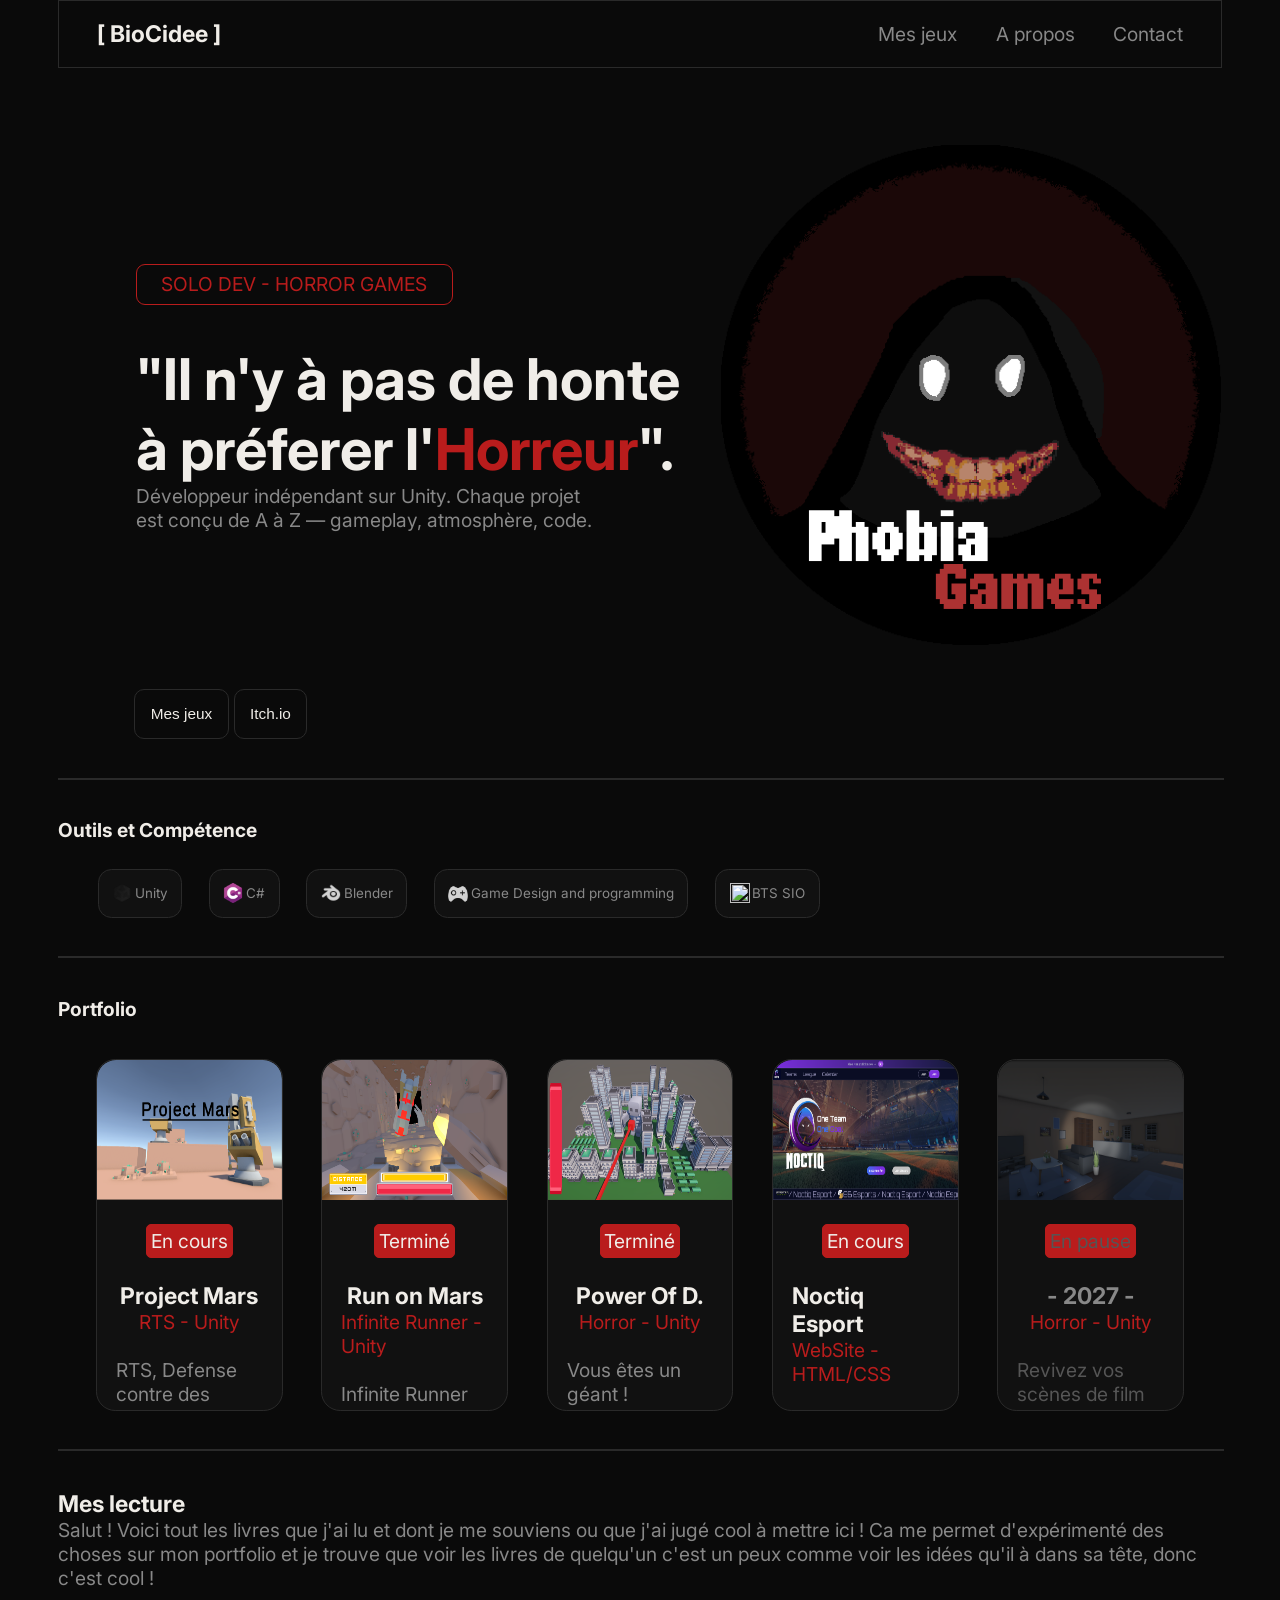
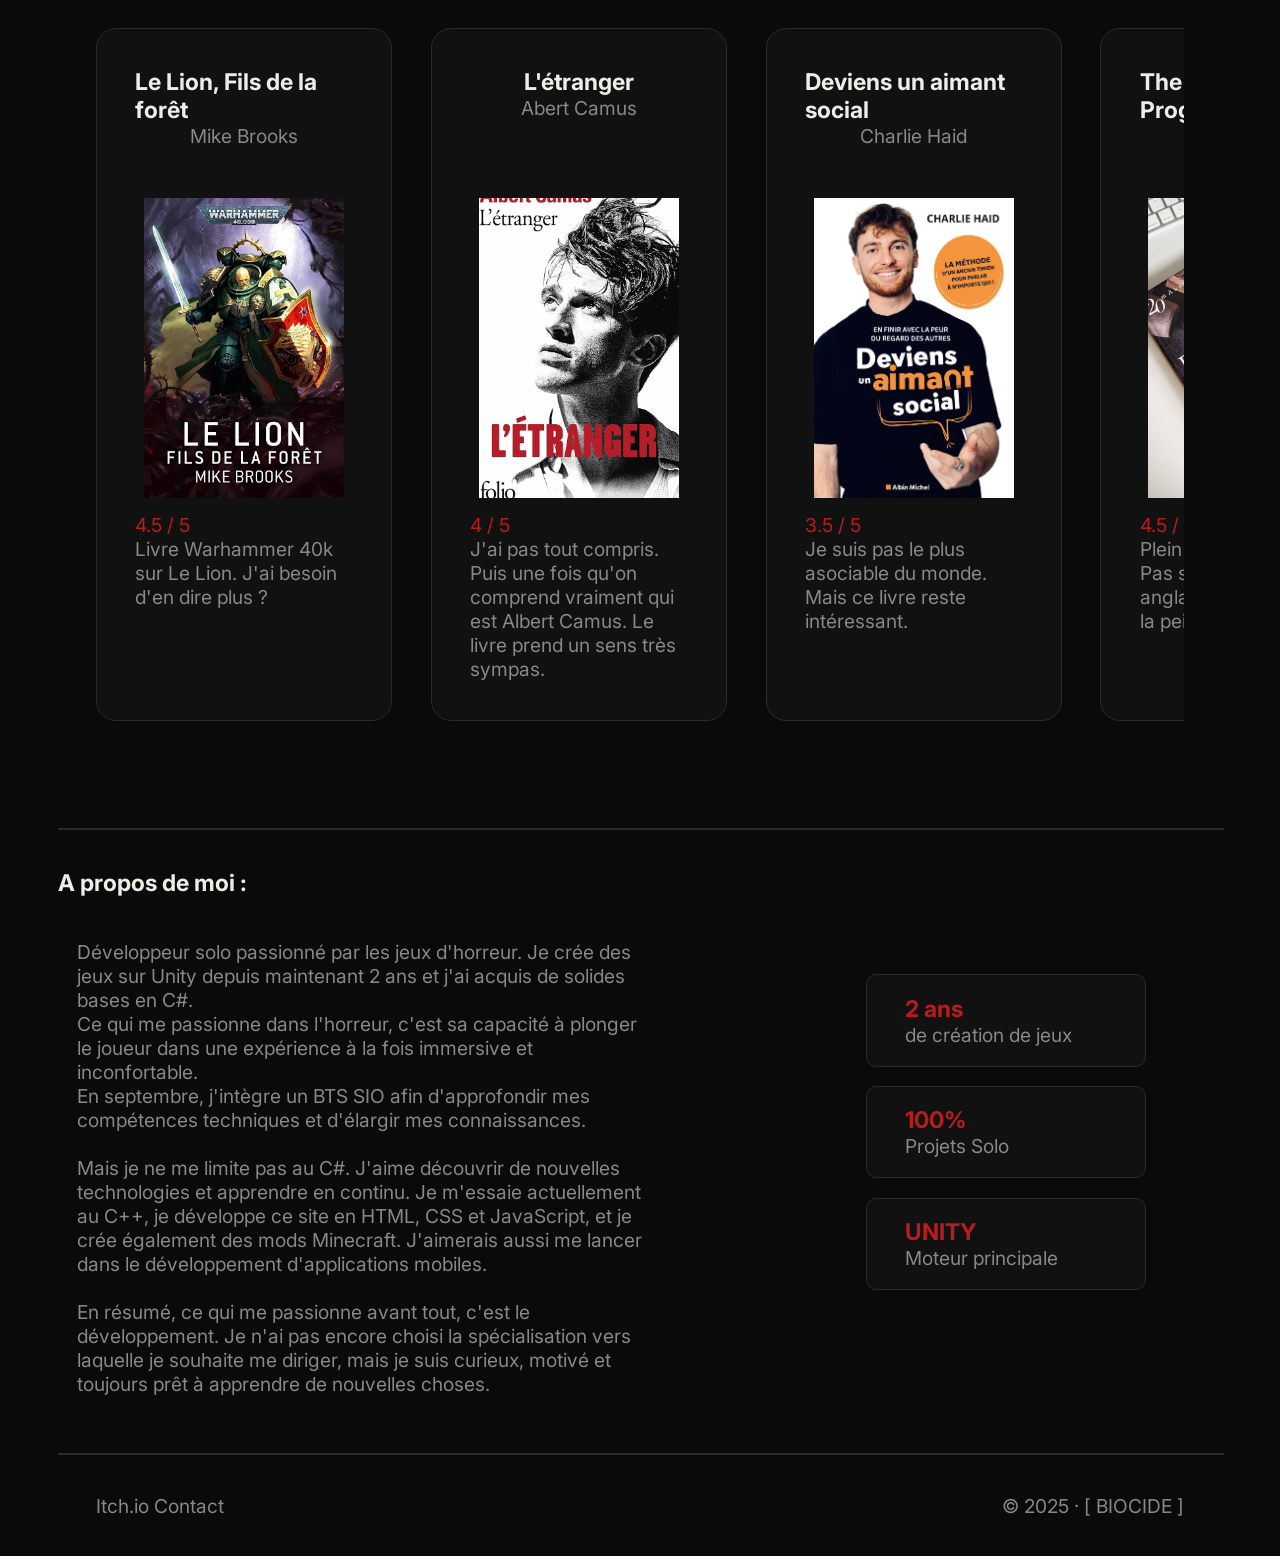
==== commit 815c5a20: "Book Part - Add CSS Rules - background, border, color" ====
--- a/index.html
+++ b/index.html
@@ -167,6 +167,7 @@
 
       <div class="line"></div>
 
+      <!-- * MES LIVRES -->
       <section class="lecture">
         <div class="introduction">
           <h3>Mes lecture </h3>
@@ -177,29 +178,80 @@
 
         <div class="bibliotheque">
           <div class="book">
-            <h2>Book Title 1</h2>
-            <img src="" width="200px" height="300px">
-            <p>3 / 5</p>
-            <p>Petit avis cours sur le livre, c'est quand même intéressant d'en parler nan ? Je sais pas, ce texte n'est la que pour remplir de toute façon 
-              Donc voila ! C'est remplis !
-            </p>
-          </div>
-
-          <div class="book">
-            <h2>Book Title 2</h2>
-            <img src="" width="200px" height="300px">
-            <p>3 / 5</p>
-            <p>Petit avis cours sur le livre, c'est quand même intéressant d'en parler nan ? Je sais pas, ce texte n'est la que pour remplir de toute façon 
-              Donc voila ! C'est remplis !
-            </p>
-          </div>
-
-          <div class="book">
-            <h2>Book Title 3</h2>
-            <img src="" width="200px" height="300px">
-            <p>3/ 5</p>
-            <p>Petit avis cours sur le livre, c'est quand même intéressant d'en parler nan ? Je sais pas, ce texte n'est la que pour remplir de toute façon 
-              Donc voila ! C'est remplis !
+            <div class="book-autor-title">
+              <h2>Le Lion, Fils de la forêt</h2>
+              <p>Mike Brooks</p>
+            </div>
+            <img src="image/Livre/LeLionFilsDeLaForet.jpg">
+            <p class="note">4.5 / 5</p>
+            <p>Livre Warhammer 40k sur Le Lion. J'ai besoin d'en dire plus ?
+            </p>
+          </div>
+
+          <div class="book">
+            <div class="book-autor-title">
+              <h2>L'étranger</h2>
+              <p>Abert Camus</p>
+            </div>
+            <img src="image/Livre/letranger.jpg">
+            <p class="note">4 / 5</p>
+            <p>J'ai pas tout compris. Puis une fois qu'on comprend vraiment qui est Albert Camus. Le livre prend un sens très sympas.
+            </p>
+          </div>
+
+          <div class="book">
+            <div class="book-autor-title">
+              <h2>Deviens un aimant social</h2>
+              <p>Charlie Haid</p>
+            </div>
+            <img src="image/Livre/aimantSocial.jpg">
+            <p class="note">3.5 / 5</p>
+            <p>Je suis pas le plus asociable du monde. Mais ce livre reste intéressant.
+            </p>
+          </div>
+
+          <div class="book">
+            <div class="book-autor-title">
+              <h2>The Pragmatic Programmer</h2>
+              <p>DavidThomas<br>
+                 Andrew Hunt</p>
+            </div>
+            <img src="image/Livre/images.jpeg">
+            <p class="note">4.5 / 5</p>
+            <p>Plein de bonne astuce ! Pas simple à lire en anglais mais ca en vaut la peine !
+            </p>
+          </div>
+
+          <div class="book">
+            <div class="book-autor-title">
+              <h2>Le Goût du vrais</h2>
+              <p>Etienne Klein</p>
+            </div>
+            <img src="image/Livre/leGoutDuVrais.jpg">
+            <p class="note">4.5 / 5</p>
+            <p>Pas simple à lire. Mais les questions posé reste très intéressante.
+            </p>
+          </div>
+
+          <div class="book">
+            <div class="book-autor-title">
+              <h2>Bien Dormir, c'est possible même pour vous !</h2>
+              <p>Fabien Olicard</p>
+            </div>
+            <img src="image/Livre/BienDormir.jpg">
+            <p class="note">4.5 / 5</p>
+            <p>Je dort comme un bébé depuis ce livre, besoin d'en dire plus ? 
+            </p>
+          </div>
+
+          <div class="book">
+            <div class="book-autor-title">
+              <h2>Le pouvoir rhétorique</h2>
+              <p>Clément Viktorovitch</p>
+            </div>
+            <img src="image/Livre/pouvoirRhétorique.jpeg">
+            <p class="note">4.5 / 5</p>
+            <p>Vraiment pas simple à lire pour un début de lecture. J'ai choisis le mode difficile.
             </p>
           </div>
         </div>
--- a/css/book.css
+++ b/css/book.css
@@ -9,20 +9,48 @@
 }
 
 .lecture {
-    height: 800px;
+    height: 900px;
 }
 
 .book {
     width: 20%;
-    height: 200px;
+    max-height: auto;
+
+    display: flex;
+    flex-direction: column;
+   
+    background-color: var(--secondBackgroundColor);
+    border: var(--borderColor) 1px solid;
+    border-radius: 20px;
+    padding: 2em;
+}
+
+.book .note {
+    color: var(--textImportantColor);
+}
+
+.bibliotheque {
+    margin: 2em;
+    gap: 2em;
+    display: flex;
+
+    overflow-x: auto;
+}
+
+.book-autor-title {
+    min-height: 6em;
 
     display: flex;
     flex-direction: column;
     align-items: center;
 }
 
-.bibliotheque {
-    margin: 2em;
-    gap: 2em;
-    display: flex;
+.book img {
+    width:200px; 
+    height:300px;
+
+    object-fit: cover;
+    align-self: center;
+
+    padding: 0.8em;
 }
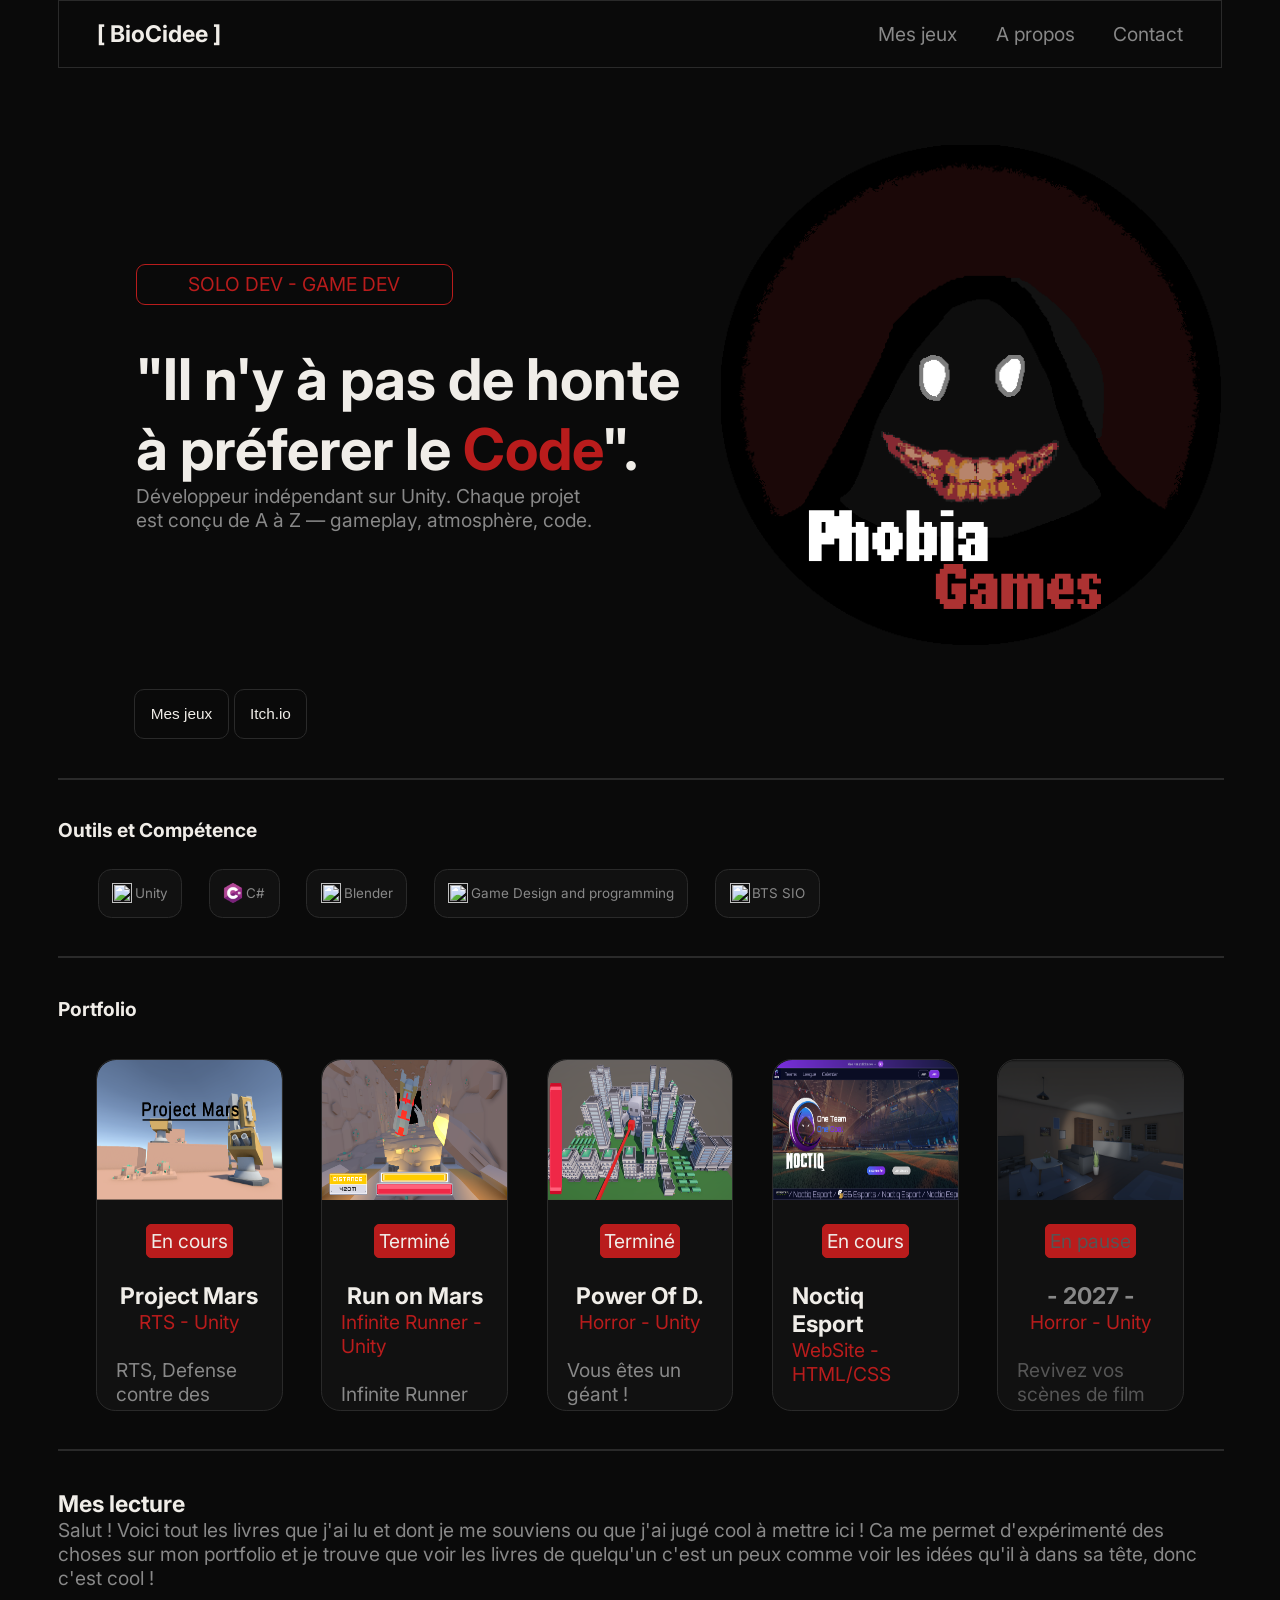
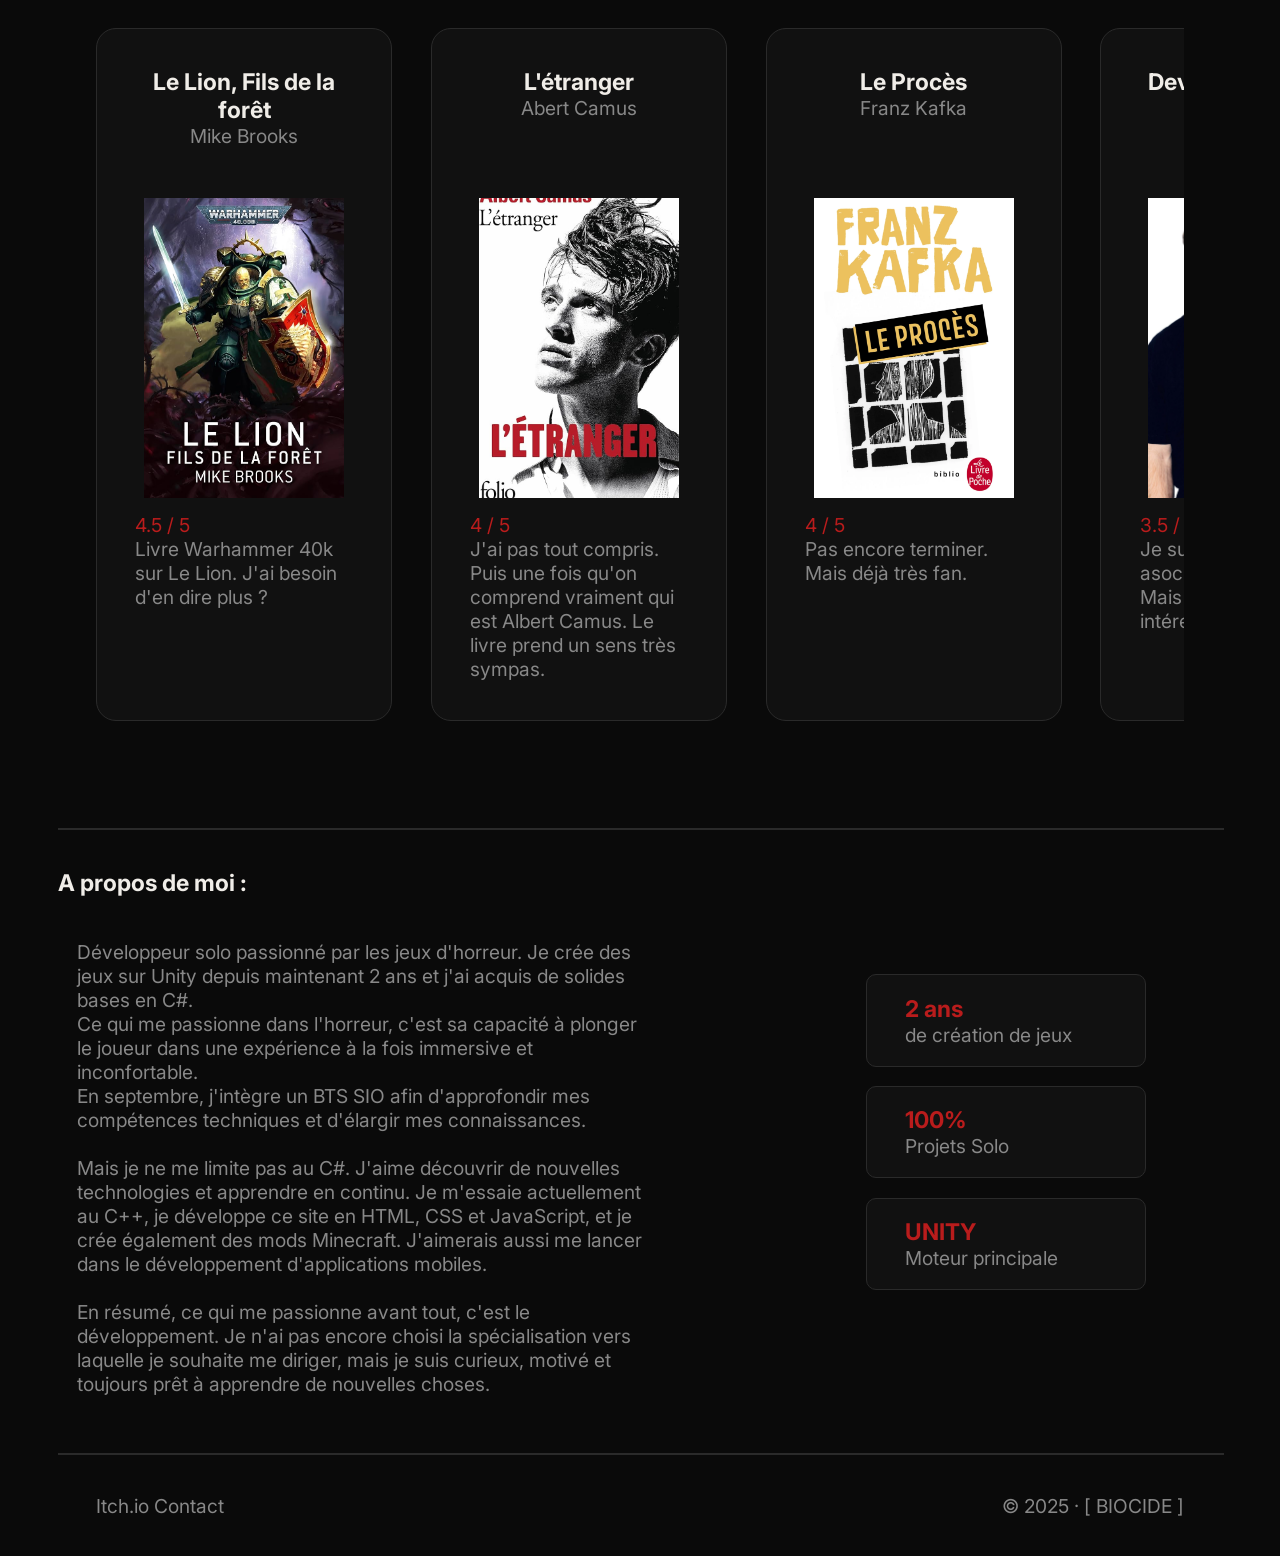
==== commit ce28b277: "Books + Text - Add Books - Remove some useless code" ====
--- a/index.html
+++ b/index.html
@@ -32,11 +32,11 @@
         <div class="presentation-all">
             <div class="presentation-left">
             <p class="presentation-top-red">
-              SOLO DEV - HORROR GAMES
+              SOLO DEV - GAME DEV
             </p>
             <h1>
               "Il n'y à pas de honte<br>
-              à préferer l'<span>Horreur</span>".
+              à préferer le <span>Code</span>".
             </h1>
             <p>
               Développeur indépendant sur Unity. Chaque projet<br>
@@ -196,6 +196,17 @@
             <img src="image/Livre/letranger.jpg">
             <p class="note">4 / 5</p>
             <p>J'ai pas tout compris. Puis une fois qu'on comprend vraiment qui est Albert Camus. Le livre prend un sens très sympas.
+            </p>
+          </div>
+
+          <div class="book">
+            <div class="book-autor-title">
+              <h2>Le Procès</h2>
+              <p>Franz Kafka</p>
+            </div>
+            <img src="image/Livre/LeProces.jpeg">
+            <p class="note">4 / 5</p>
+            <p>Pas encore terminer. Mais déjà très fan.
             </p>
           </div>
 
--- a/css/book.css
+++ b/css/book.css
@@ -29,6 +29,10 @@
     color: var(--textImportantColor);
 }
 
+.bibliotheque::-webkit-scrollbar {
+    display: none;
+}
+
 .bibliotheque {
     margin: 2em;
     gap: 2em;
@@ -40,9 +44,7 @@
 .book-autor-title {
     min-height: 6em;
 
-    display: flex;
-    flex-direction: column;
-    align-items: center;
+ text-align: center;
 }
 
 .book img {
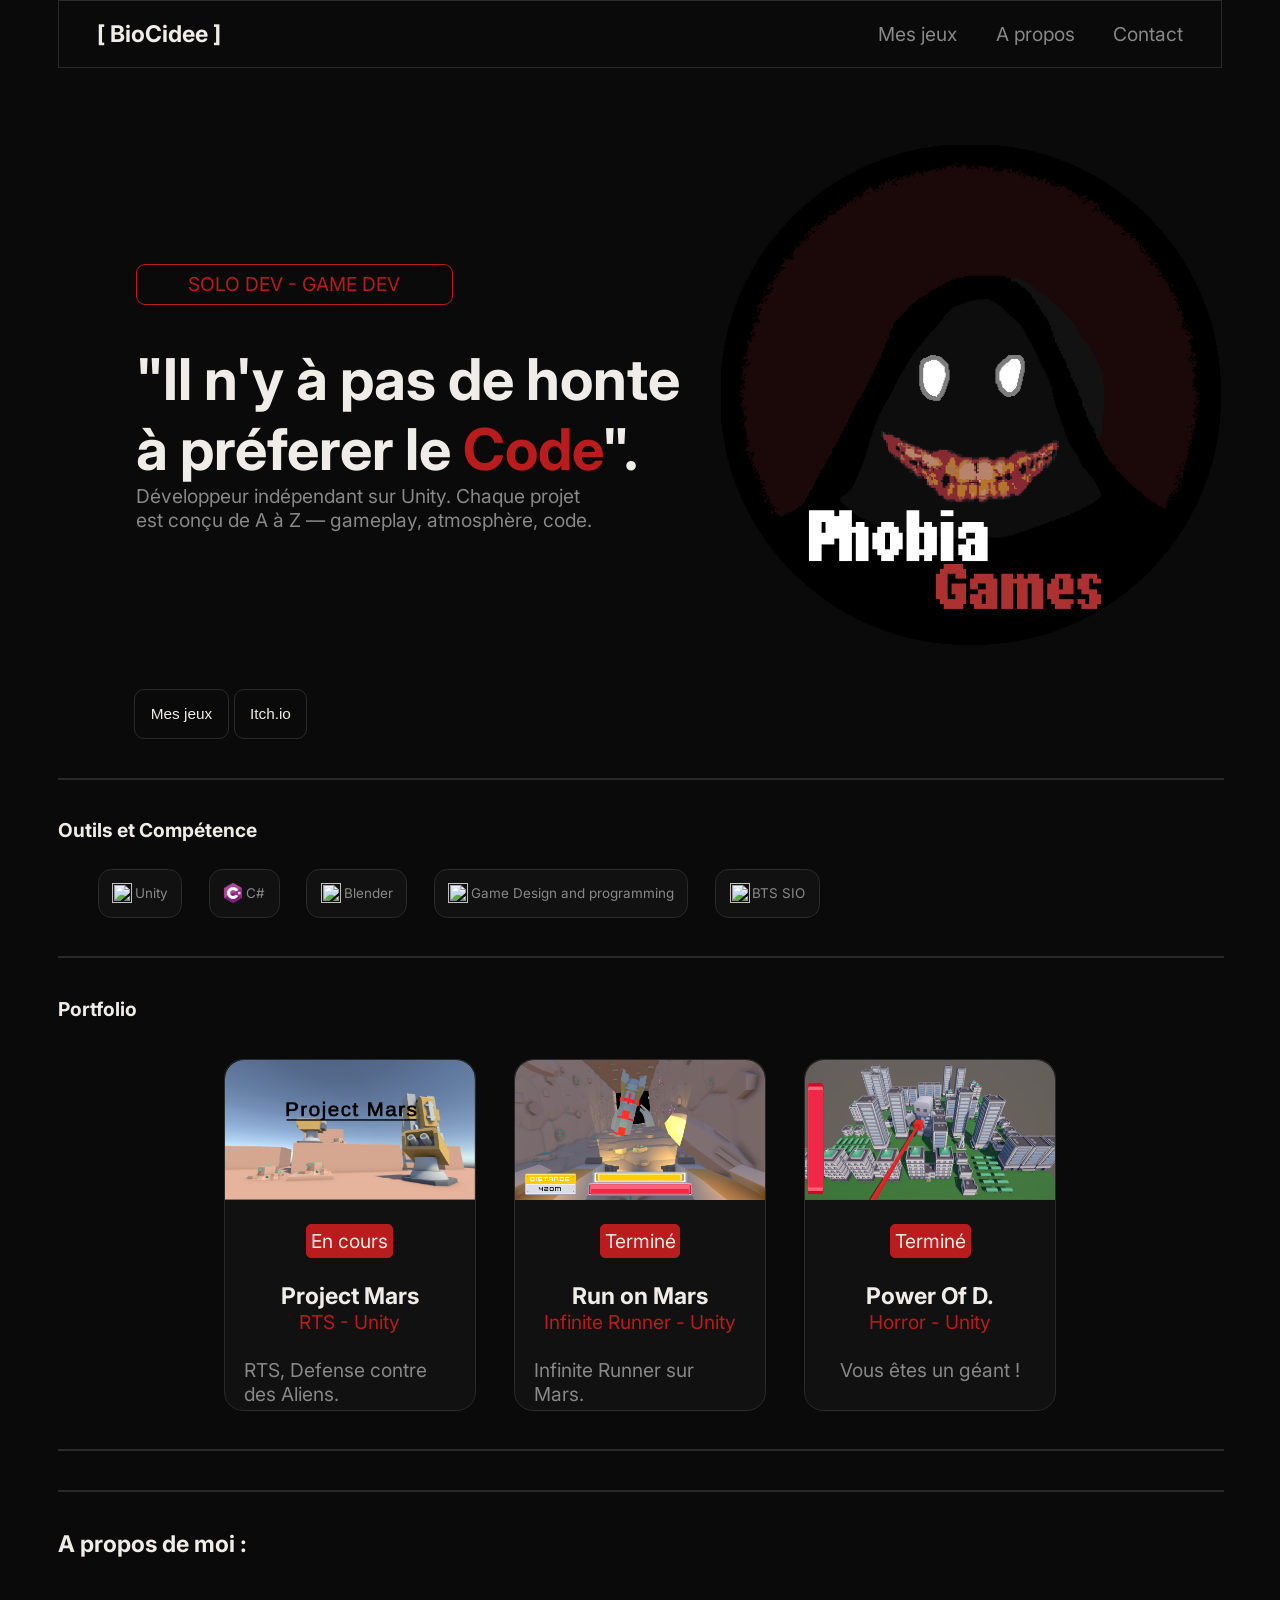
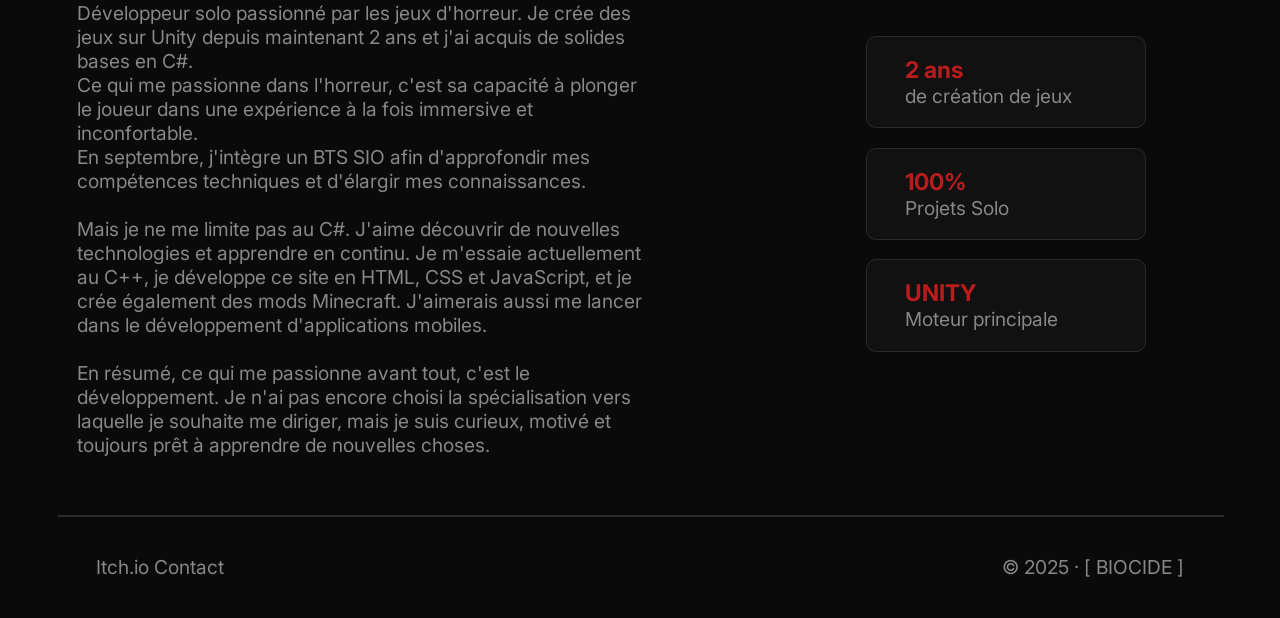
==== commit 7aa54aed: "Remove Part for Upgrading" ====
--- a/index.html
+++ b/index.html
@@ -132,28 +132,9 @@
                 Découvrir</button>
             </div>
           </div>
-
-          <!-- * Noctiq Esport -->
-          <div class="NoctiqEsport card">
-            <img src="image/NoctiqEsport.png" width="100%" height="40%">
-            <div class="cardInside">
-              <p class="card-GameStatus">En cours</p><br>
-              <h3>Noctiq Esport</h3>
-              <span>WebSite - HTML/CSS</span>
-              <p><br>WebSite pour Noctiq Esport.</p>
-               <button class="buttonDiscover"
-               data-title="Noctiq Esport WebSite" 
-               data-description="Site Web en cours de création pour l'équipe esport Hongroise Noctiq Esport.
-                                 Doit permettre plusieurs fonctionnalité comme le suivis des matchs en direct, faire des paris ( hors argent réel),
-                                 pouvoir s'informer sur l'équipe et son avancement actuelle."
-               data-image="image/NoctiqEsport.png"
-               data-link="https://github.com/BioCidee/NoctiqEsport">
-               Découvrir</button>
-            </div>
-          </div>
-
+          
           <!-- * Horror Project -->
-          <div class="InProgress card">
+          <!-- ! <div class="InProgress card">
             <img src="image/projetHorror.png" width="100%" height="40%">
             <div class="cardInside">
               <p class="card-GameStatus">En pause</p><br>
@@ -161,14 +142,14 @@
               <span>Horror - Unity</span>
               <p><br>Revivez vos scènes de film d'horreur favorite !</p>
             </div>
-          </div>
+          </div> -->
         </article>
       </section>
 
       <div class="line"></div>
 
       <!-- * MES LIVRES -->
-      <section class="lecture">
+      <!-- <section class="lecture">
         <div class="introduction">
           <h3>Mes lecture </h3>
           <p> Salut ! Voici tout les livres que j'ai lu et dont je me souviens ou que j'ai jugé cool à mettre ici ! Ca me permet d'expérimenté des choses
@@ -266,7 +247,7 @@
             </p>
           </div>
         </div>
-      </section>
+      </section> -->
 
       <div class="line"></div>
 
